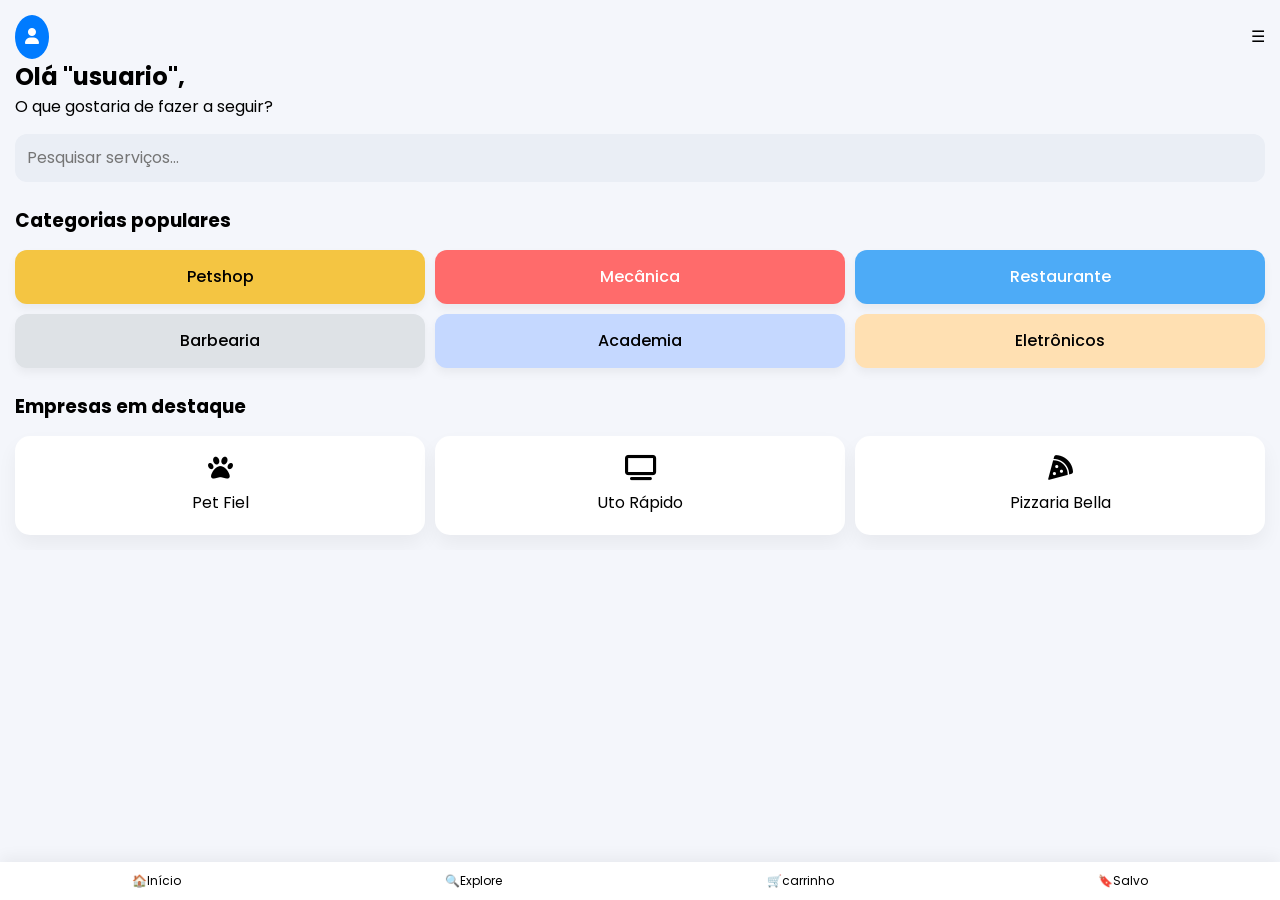
==== frontend/index.html @ 189bc32a "versao 0.14 melhorando a pagina principal Co-authored-by: Copilot <copilot@github.com>" ====
<!DOCTYPE html>
<html lang="pt-BR">
    <head> 
    <meta charset="UTF-8">
    <meta name="viewport" content="width=device-width, initial-scale=1.0">

    <title>XarTins | Sites para Pet Shop e Negócios</title>

    <!-- SEO -->
    <meta name="description" content="A XarTins cria sites modernos para pet shops, clínicas veterinárias e comércios. Aumente suas vendas com tecnologia.">
    <meta name="keywords" content="pet shop, site para pet shop, marketing pet, criação de sites, XarTins">
    <meta name="author" content="XarTins">

    <!-- Google Fonts -->
    <link href="https://fonts.googleapis.com/css2?family=Poppins:wght@300;400;600&display=swap" rel="stylesheet">

    <!-- Ícones (Font Awesome - patinha) -->
    <link rel="stylesheet" href="https://cdnjs.cloudflare.com/ajax/libs/font-awesome/6.5.0/css/all.min.css">

    <!-- Favicon -->
    <link rel="icon" href="logo-xartins.png" type="image/png">

    <!-- CSS -->
    <style>
        body {
            margin: 0;
            font-family: 'Poppins', sans-serif;
        }
    </style>
    
    <!-- Styles -->
    <link rel="stylesheet" href="../styles/reset.css"/>
    <link rel="stylesheet" href="../styles/style.css"/>

    <!-- Open Graph (para redes sociais) -->
    <meta property="og:title" content="XarTins - Tecnologia para Pet Shops">
    <meta property="og:description" content="Sites modernos e sistemas para pet shops crescerem no digital.">
    <meta property="og:image" content="logo-xartins.png">
    <meta property="og:type" content="website">

</head>

<body>

    <div class="menu-lateral" id="menu">
        <a href="./perfil.html">Perfil</a>
        <a href="./configuração.html">Configurações</a>
        <a href="./login.html">Login</a>
        <a href="#">Cadastro</a>
        <a href="#">Contas</a>
    </div>

<header>
        <div class="top-bar">
            <div class="user-icon" onclick="window.location.href='./perfil.html'">
                <i class="fa-solid fa-user"></i>
            </div>

        <div class="menu-toggle" onclick="toggleMenu()">☰</div>
    </div>

    <h2>Olá "usuario",</h2>
    <p>O que gostaria de fazer a seguir?</p>

    <input type="text" placeholder="Pesquisar serviços..." class="search">
</header>

<section class="section">
    <h3>Categorias populares</h3>

    <div class="categories">
        <div class="cat pet">Petshop</div>
        <div class="cat mec">Mecânica</div>
        <div class="cat res">Restaurante</div>
        <div class="cat barb">Barbearia</div>
        <div class="cat acad">Academia</div>
        <div class="cat elec">Eletrônicos</div>
    </div>
</section>

<section class="section">
    <h3>Empresas em destaque</h3>

    <div class="cards">
        <div class="card">
            <i class="fa-solid fa-paw"></i>
            <p>Pet Fiel</p>
        </div>

        <div class="card">
            <i class="fa-solid fa-tv"></i>
            <p>Uto Rápido</p>
        </div>

        <div class="card">
            <i class="fa-solid fa-pizza-slice"></i>
            <p>Pizzaria Bella</p>
        </div>
    </div>
</section>

<footer class="bottom-nav">
    <div>🏠<span>Início</span></div>
    <div>🔍<span>Explore</span></div>
    <div>🛒<span>carrinho</span></div>
    <div>🔖<span>Salvo</span></div>
</footer>

<script>
    function toggleMenu() {
        const menu = document.getElementById("menu");
        menu.classList.toggle("active");
}
</script>

</body>
</html>
---- styles/style.css ----
body {
  font-family: 'Poppins', sans-serif;
  background: #f4f6fb;
  padding: 15px;
}

/* MENU LATERAL */
.menu-lateral {
  position: fixed;
  top: 0;
  right: -250px;
  width: 220px;
  height: 100%;
  background: #fff;
  box-shadow: -5px 0 20px rgba(0,0,0,0.1);
  display: flex;
  flex-direction: column;
  padding-top: 60px;
  transition: 0.3s;
  z-index: 1000;
}

.menu-lateral a {
  padding: 15px 20px;
  border-bottom: 1px solid #eee;
  color: #333;
  transition: 0.3s;
}

.menu-lateral a:hover {
  background: #007BFF;
  color: #fff;
}

/* MENU ATIVO */
.menu-lateral.active {
  right: 0;
}

/* HEADER */
header {
  margin-bottom: 20px;
}

.top-bar {
  display: flex;
  justify-content: space-between;
  align-items: center;
  cursor: pointer;
}

.user-icon {
  cursor: pointer;
  background: #007BFF;
  color: #fff;
  padding: 10px;
  border-radius: 50%;
}

.search {
  width: 100%;
  margin-top: 15px;
  padding: 12px;
  border-radius: 12px;
  border: none;
  background: #eaeef5;
}

/* SECTION */
.section {
  margin-top: 25px;
}

.section h3 {
  margin-bottom: 15px;
}

/* CATEGORIAS */
.categories {
  display: grid;
  grid-template-columns: repeat(3, 1fr);
  gap: 10px;
}

.cat {
  padding: 15px;
  border-radius: 12px;
  text-align: center;
  font-weight: 500;
  box-shadow: 0 5px 10px rgba(0,0,0,0.05);
}

/* CORES */
.pet { background: #f4c542; }
.mec { background: #ff6b6b; color: white; }
.res { background: #4dabf7; color: white; }
.barb { background: #dee2e6; }
.acad { background: #c5d8ff; }
.elec { background: #ffe0b2; }

/* CARDS */
.cards {
  display: flex;
  gap: 10px;
}

.card {
  flex: 1;
  background: #fff;
  border-radius: 15px;
  padding: 20px;
  text-align: center;
  box-shadow: 0 10px 20px rgba(0,0,0,0.05);
}

.card i {
  font-size: 25px;
  margin-bottom: 10px;
}

/* NAV INFERIOR */
.bottom-nav {
  position: fixed;
  bottom: 0;
  left: 0;
  width: 100%;
  background: #fff;
  display: flex;
  justify-content: space-around;
  padding: 10px 0;
  box-shadow: 0 -5px 15px rgba(0,0,0,0.05);
}

.bottom-nav div {
  text-align: center;
  font-size: 12px;
}

/* TRANSIÇÃO GLOBAL (suaviza tudo) */
* {
  transition: all 0.2s ease;
}

/* ================= BOTÕES ================= */
button, .btn, .cat, .card, .bottom-nav div {
  transition: all 0.2s ease;
}

/* EFEITO AO CLICAR */
button:active,
.cat:active,
.card:active,
.bottom-nav div:active {
  transform: scale(0.95);
}

/* ================= CATEGORIAS ================= */
.cat {
  cursor: pointer;
}

.cat:hover {
  transform: translateY(-5px) scale(1.03);
  box-shadow: 0 10px 20px rgba(0,0,0,0.1);
}

/* ================= CARDS ================= */
.card {
  cursor: pointer;
}

.card:hover {
  transform: translateY(-8px) scale(1.02);
  box-shadow: 0 15px 25px rgba(0,0,0,0.1);
}

/* ÍCONE ANIMADO */
.card i {
  transition: 0.3s;
}

.card:hover i {
  transform: scale(1.2) rotate(5deg);
}

/* ================= BOTÃO MENU ================= */
.menu-toggle {
  transition: 0.3s;
}

.menu-toggle:active {
  transform: rotate(90deg) scale(0.9);
}

/* ================= MENU LATERAL ================= */
.menu-lateral {
  transition: right 0.3s ease;
}

/* LINKS DO MENU */
.menu-lateral a {
  position: relative;
}

.menu-lateral a::after {
  content: "";
  position: absolute;
  left: 0;
  bottom: 5px;
  width: 0%;
  height: 2px;
  background: #007BFF;
  transition: 0.3s;
}

.menu-lateral a:hover::after {
  width: 100%;
}

/* ================= NAVBAR INFERIOR ================= */
.bottom-nav div {
  cursor: pointer;
}

.bottom-nav div:hover {
  transform: translateY(-3px);
}

/* ÍCONE DA NAV */
.bottom-nav div:active {
  transform: scale(0.9);
}

/* ================= INPUT ================= */
.search {
  transition: 0.3s;
}

.search:focus {
  outline: none;
  background: #fff;
  box-shadow: 0 0 0 2px #007BFF33;
  transform: scale(1.02);
}

/* ================= ANIMAÇÃO DE ENTRADA ================= */
@keyframes fadeUp {
  from {
    opacity: 0;
    transform: translateY(20px);
  }
  to {
    opacity: 1;
    transform: translateY(0);
  }
}

/* APLICAÇÃO */
header, .section, .card, .cat {
  animation: fadeUp 0.5s ease;
}
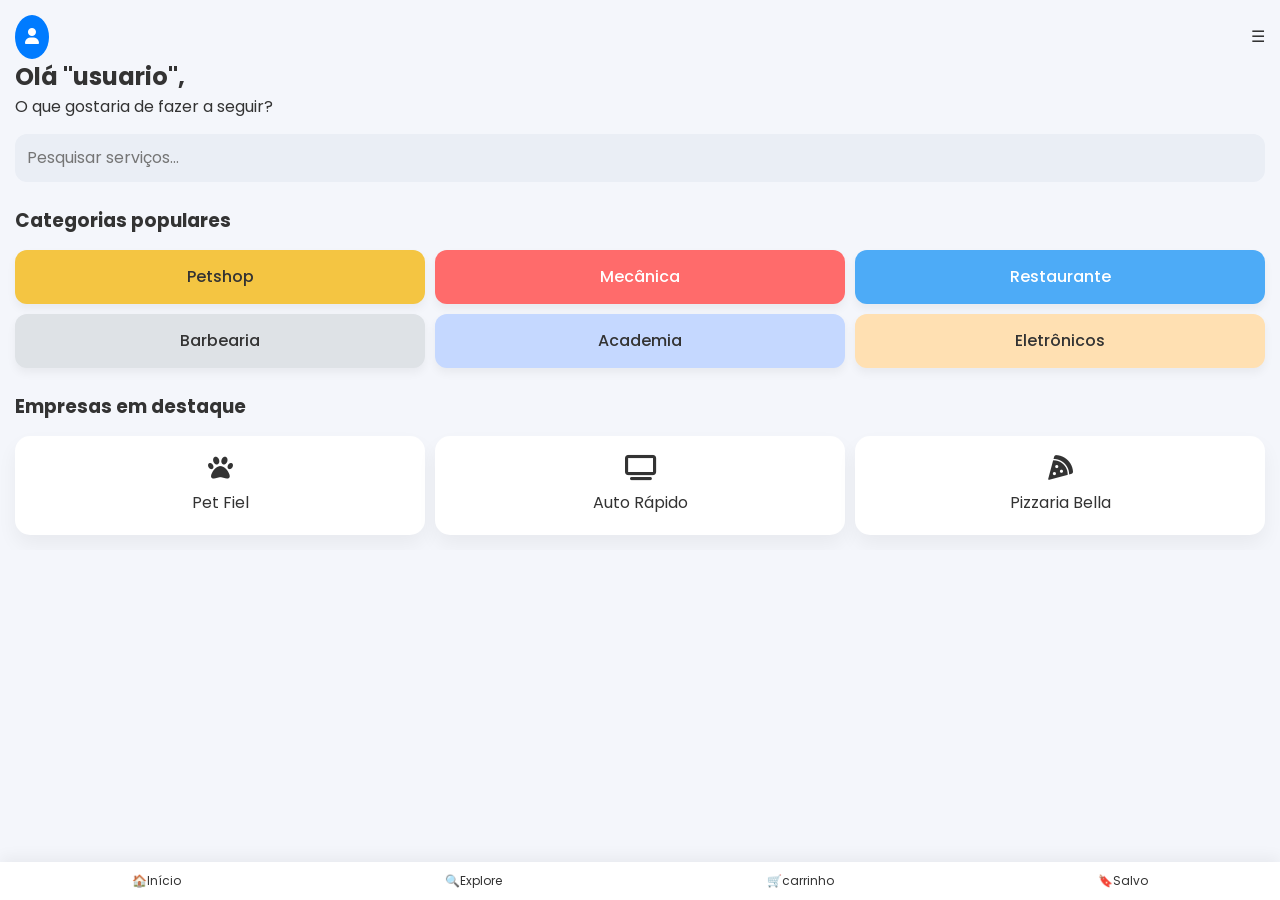
==== commit 7991caa0: "versao 0.18 reorganização de pastas, separacao de styles, e primeiro teste de lojas dinamicas" ====
--- a/frontend/index.html
+++ b/frontend/index.html
@@ -6,7 +6,7 @@
 
     <title>XarTins | Sites para Pet Shop e Negócios</title>
 
-    <!-- SEO -->
+    <!-- CEO -->
     <meta name="description" content="A XarTins cria sites modernos para pet shops, clínicas veterinárias e comércios. Aumente suas vendas com tecnologia.">
     <meta name="keywords" content="pet shop, site para pet shop, marketing pet, criação de sites, XarTins">
     <meta name="author" content="XarTins">
@@ -29,8 +29,8 @@
     </style>
     
     <!-- Styles -->
-    <link rel="stylesheet" href="../styles/reset.css"/>
-    <link rel="stylesheet" href="../styles/style.css"/>
+    <link rel="stylesheet" href="./assets/css/reset.css"/>
+    <link rel="stylesheet" href="./assets/css/global.css"/>
 
     <!-- Open Graph (para redes sociais) -->
     <meta property="og:title" content="XarTins - Tecnologia para Pet Shops">
@@ -43,9 +43,9 @@
 <body>
 
     <div class="menu-lateral" id="menu">
-        <a href="./perfil.html">Perfil</a>
-        <a href="./configuração.html">Configurações</a>
-        <a href="./login.html">Login</a>
+        <a href="./pages/perfil.html">Perfil</a>
+        <a href="./pages/configuração.html">Configurações</a>
+        <a href="./pages/login.html">Login</a>
         <a href="#">Cadastro</a>
         <a href="#">Contas</a>
     </div>
@@ -81,22 +81,7 @@
 <section class="section">
     <h3>Empresas em destaque</h3>
 
-    <div class="cards">
-        <div class="card">
-            <i class="fa-solid fa-paw"></i>
-            <p>Pet Fiel</p>
-        </div>
-
-        <div class="card">
-            <i class="fa-solid fa-tv"></i>
-            <p>Uto Rápido</p>
-        </div>
-
-        <div class="card">
-            <i class="fa-solid fa-pizza-slice"></i>
-            <p>Pizzaria Bella</p>
-        </div>
-    </div>
+    <div class="cards" id="lista-empresas"></div>
 </section>
 
 <footer class="bottom-nav">
@@ -113,5 +98,7 @@
 }
 </script>
 
+<script src="./assets/js/main.js"></script>
+
 </body>
 </html>
--- a/frontend/assets/css/global.css
+++ b/frontend/assets/css/global.css
@@ -0,0 +1,271 @@
+/* ================= HTML ================= */
+html {
+  scroll-behavior: smooth;
+  -webkit-text-size-adjust: 100%;
+  overflow-x: hidden;
+}
+
+/* ================= BODY GLOBAL ================= */
+body {
+  margin: 0;
+  font-family: 'Poppins', 'Roboto', 'Segoe UI', sans-serif;
+  background: #f4f6fb;
+  color: #333;
+  padding: 15px;
+  line-height: 1.5;
+  -webkit-font-smoothing: antialiased;
+  overflow-x: hidden;
+}
+
+/* ================= ELEMENTOS BASE ================= */
+img, picture, video, canvas, svg {
+  display: block;
+  max-width: 100%;
+}
+
+input, button, textarea, select {
+  font: inherit;
+}
+
+button {
+  background: none;
+  border: none;
+  cursor: pointer;
+}
+
+a {
+  text-decoration: none;
+  color: inherit;
+}
+
+ul, ol {
+  list-style: none;
+}
+
+table {
+  border-collapse: collapse;
+  border-spacing: 0;
+}
+
+/* ================= HEADER ================= */
+header {
+  margin-bottom: 20px;
+}
+
+/* ================= TOP BAR ================= */
+.top-bar {
+  display: flex;
+  justify-content: space-between;
+  align-items: center;
+  cursor: pointer;
+}
+
+/* ================= USER ICON ================= */
+.user-icon {
+  cursor: pointer;
+  background: #007BFF;
+  color: #fff;
+  padding: 10px;
+  border-radius: 50%;
+}
+
+/* ================= INPUT SEARCH ================= */
+.search {
+  width: 100%;
+  margin-top: 15px;
+  padding: 12px;
+  border-radius: 12px;
+  border: none;
+  background: #eaeef5;
+  transition: 0.3s;
+}
+
+.search:focus {
+  outline: none;
+  background: #fff;
+  box-shadow: 0 0 0 2px #007BFF33;
+  transform: scale(1.02);
+}
+
+/* ================= SECTION ================= */
+.section {
+  margin-top: 25px;
+}
+
+.section h3 {
+  margin-bottom: 15px;
+}
+
+/* ================= CATEGORIAS ================= */
+.categories {
+  display: grid;
+  grid-template-columns: repeat(3, 1fr);
+  gap: 10px;
+}
+
+.cat {
+  padding: 15px;
+  border-radius: 12px;
+  text-align: center;
+  font-weight: 500;
+  box-shadow: 0 5px 10px rgba(0,0,0,0.05);
+  cursor: pointer;
+}
+
+.cat:hover {
+  transform: translateY(-5px) scale(1.03);
+  box-shadow: 0 10px 20px rgba(0,0,0,0.1);
+}
+
+.cat:active {
+  transform: scale(0.95);
+}
+
+/* CORES */
+.pet { background: #f4c542; }
+.mec { background: #ff6b6b; color: white; }
+.res { background: #4dabf7; color: white; }
+.barb { background: #dee2e6; }
+.acad { background: #c5d8ff; }
+.elec { background: #ffe0b2; }
+
+/* ================= CARDS ================= */
+.cards {
+  display: flex;
+  gap: 10px;
+}
+
+.card {
+  flex: 1;
+  background: #fff;
+  border-radius: 15px;
+  padding: 20px;
+  text-align: center;
+  box-shadow: 0 10px 20px rgba(0,0,0,0.05);
+  cursor: pointer;
+  transition: 0.2s;
+}
+
+.card:hover {
+  transform: translateY(-8px) scale(1.02);
+  box-shadow: 0 15px 25px rgba(0,0,0,0.1);
+}
+
+.card:active {
+  transform: scale(0.95);
+}
+
+.card i {
+  font-size: 25px;
+  margin-bottom: 10px;
+  transition: 0.3s;
+}
+
+.card:hover i {
+  transform: scale(1.2) rotate(5deg);
+}
+
+/* ================= MENU LATERAL ================= */
+.menu-lateral {
+  position: fixed;
+  top: 0;
+  right: -250px;
+  width: 220px;
+  height: 100%;
+  background: #fff;
+  box-shadow: -5px 0 20px rgba(0,0,0,0.1);
+  display: flex;
+  flex-direction: column;
+  padding-top: 60px;
+  transition: right 0.3s ease;
+  z-index: 1000;
+}
+
+.menu-lateral.active {
+  right: 0;
+}
+
+.menu-lateral a {
+  padding: 15px 20px;
+  border-bottom: 1px solid #eee;
+  color: #333;
+  position: relative;
+  transition: 0.3s;
+}
+
+.menu-lateral a:hover {
+  background: #007BFF;
+  color: #fff;
+}
+
+.menu-lateral a::after {
+  content: "";
+  position: absolute;
+  left: 0;
+  bottom: 5px;
+  width: 0%;
+  height: 2px;
+  background: #007BFF;
+  transition: 0.3s;
+}
+
+.menu-lateral a:hover::after {
+  width: 100%;
+}
+
+/* ================= MENU BUTTON ================= */
+.menu-toggle {
+  transition: 0.3s;
+}
+
+.menu-toggle:active {
+  transform: rotate(90deg) scale(0.9);
+}
+
+/* ================= NAV INFERIOR ================= */
+.bottom-nav {
+  position: fixed;
+  bottom: 0;
+  left: 0;
+  width: 100%;
+  background: #fff;
+  display: flex;
+  justify-content: space-around;
+  padding: 10px 0;
+  box-shadow: 0 -5px 15px rgba(0,0,0,0.05);
+}
+
+.bottom-nav div {
+  text-align: center;
+  font-size: 12px;
+  cursor: pointer;
+}
+
+.bottom-nav div:hover {
+  transform: translateY(-3px);
+}
+
+.bottom-nav div:active {
+  transform: scale(0.9);
+}
+
+/* ================= ANIMAÇÃO ================= */
+@keyframes fadeUp {
+  from {
+    opacity: 0;
+    transform: translateY(20px);
+  }
+  to {
+    opacity: 1;
+    transform: translateY(0);
+  }
+}
+
+header, .section, .card, .cat {
+  animation: fadeUp 0.5s ease;
+}
+
+/* ================= UTILITÁRIOS ================= */
+.hidden {
+  display: none;
+}
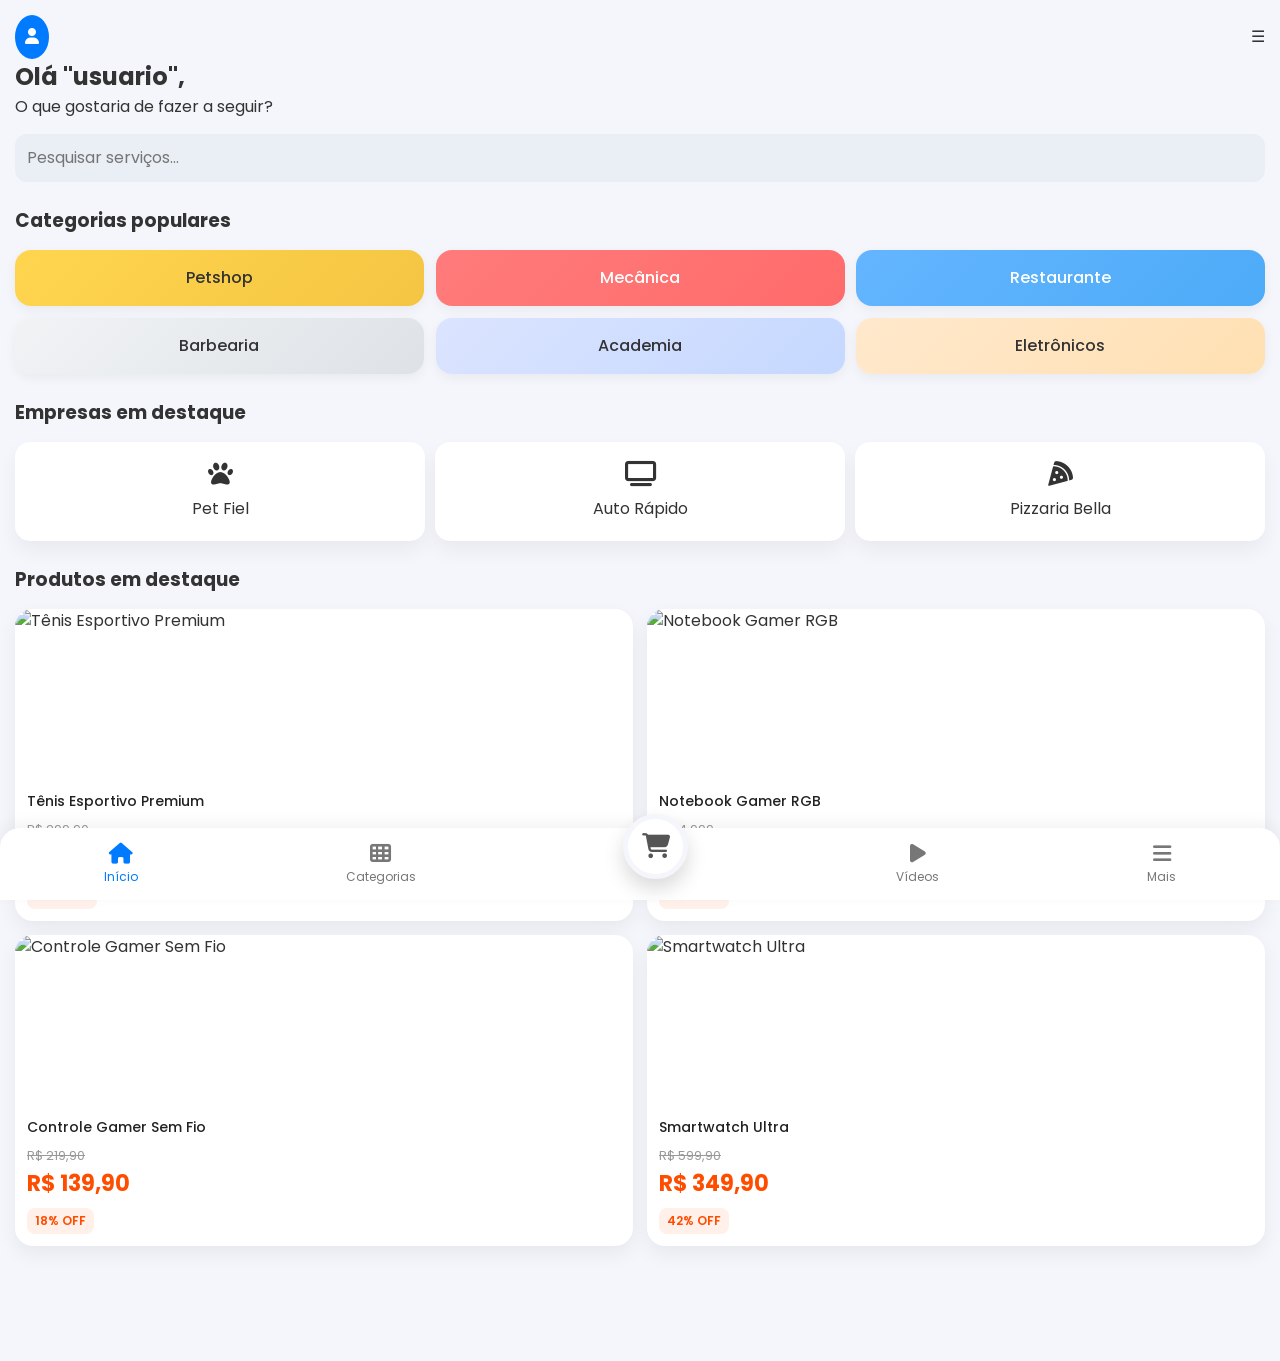
==== commit cc074408: "versao 0.19 colouei produtos em destaques pa pagina principal, e ageitei a tela de login" ====
--- a/frontend/index.html
+++ b/frontend/index.html
@@ -43,7 +43,7 @@
 <body>
 
     <div class="menu-lateral" id="menu">
-        <a href="./pages/perfil.html">Perfil</a>
+        <a href="./pages/perfilUsuario.html">Perfil</a>
         <a href="./pages/configuração.html">Configurações</a>
         <a href="./pages/login.html">Login</a>
         <a href="#">Cadastro</a>
@@ -84,19 +84,39 @@
     <div class="cards" id="lista-empresas"></div>
 </section>
 
+<section class="section">
+    <h3>Produtos em destaque</h3>
+
+    <div class="products-grid" id="products-grid"></div>
+</section>
+
 <footer class="bottom-nav">
-    <div>🏠<span>Início</span></div>
-    <div>🔍<span>Explore</span></div>
-    <div>🛒<span>carrinho</span></div>
-    <div>🔖<span>Salvo</span></div>
+
+    <div class="nav-item active">
+        <i class="fa-solid fa-house"></i>
+        <span>Início</span>
+    </div>
+
+    <div class="nav-item">
+        <i class="fa-solid fa-table-cells"></i>
+        <span>Categorias</span>
+    </div>
+
+    <div class="nav-item center-cart">
+        <i class="fa-solid fa-cart-shopping"></i>
+    </div>
+
+    <div class="nav-item">
+        <i class="fa-solid fa-play"></i>
+        <span>Vídeos</span>
+    </div>
+
+    <div class="nav-item">
+        <i class="fa-solid fa-bars"></i>
+        <span>Mais</span>
+    </div>
+
 </footer>
-
-<script>
-    function toggleMenu() {
-        const menu = document.getElementById("menu");
-        menu.classList.toggle("active");
-}
-</script>
 
 <script src="./assets/js/main.js"></script>
 
--- a/frontend/assets/css/global.css
+++ b/frontend/assets/css/global.css
@@ -100,34 +100,71 @@
 .categories {
   display: grid;
   grid-template-columns: repeat(3, 1fr);
-  gap: 10px;
+  gap: 12px;
 }
 
 .cat {
-  padding: 15px;
-  border-radius: 12px;
+  padding: 16px;
+  border-radius: 16px;
   text-align: center;
   font-weight: 500;
-  box-shadow: 0 5px 10px rgba(0,0,0,0.05);
-  cursor: pointer;
-}
+  box-shadow: 0 4px 12px rgba(0,0,0,0.05);
+
+  cursor: pointer;
+
+  transition:
+    transform 0.35s cubic-bezier(0.22, 1, 0.36, 1),
+    box-shadow 0.35s ease,
+    filter 0.35s ease;
+
+  will-change: transform;
+}
+
+/* HOVER SUAVE */
 
 .cat:hover {
-  transform: translateY(-5px) scale(1.03);
-  box-shadow: 0 10px 20px rgba(0,0,0,0.1);
-}
+  transform: translateY(-4px) scale(1.02);
+
+  box-shadow:
+    0 10px 25px rgba(0,0,0,0.08);
+
+  filter: brightness(1.03);
+}
+
+/* CLIQUE */
 
 .cat:active {
-  transform: scale(0.95);
+  transform: scale(0.97);
+  transition: 0.12s;
 }
 
 /* CORES */
-.pet { background: #f4c542; }
-.mec { background: #ff6b6b; color: white; }
-.res { background: #4dabf7; color: white; }
-.barb { background: #dee2e6; }
-.acad { background: #c5d8ff; }
-.elec { background: #ffe0b2; }
+
+.pet {
+  background: linear-gradient(135deg, #ffd54f, #f4c542);
+}
+
+.mec {
+  background: linear-gradient(135deg, #ff7b7b, #ff6b6b);
+  color: white;
+}
+
+.res {
+  background: linear-gradient(135deg, #64b5ff, #4dabf7);
+  color: white;
+}
+
+.barb {
+  background: linear-gradient(135deg, #f1f3f5, #dee2e6);
+}
+
+.acad {
+  background: linear-gradient(135deg, #dbe4ff, #c5d8ff);
+}
+
+.elec {
+  background: linear-gradient(135deg, #ffe8cc, #ffe0b2);
+}
 
 /* ================= CARDS ================= */
 .cards {
@@ -163,6 +200,154 @@
 
 .card:hover i {
   transform: scale(1.2) rotate(5deg);
+}
+
+/* ================= PRODUTOS ================= */
+
+.products-grid {
+  display: grid;
+  grid-template-columns: repeat(2, 1fr);
+  gap: 14px;
+  padding-bottom: 100px;
+}
+
+.product-card {
+  background: #fff;
+  border-radius: 18px;
+  overflow: hidden;
+  box-shadow: 0 8px 20px rgba(0,0,0,0.06);
+  transition: 0.25s;
+  cursor: pointer;
+}
+
+.product-card:hover {
+  transform: translateY(-5px) scale(1.02);
+}
+
+.product-card img {
+  width: 100%;
+  height: 170px;
+  object-fit: cover;
+}
+
+.product-info {
+  padding: 12px;
+}
+
+.product-info h4 {
+  font-size: 14px;
+  font-weight: 500;
+  margin-bottom: 8px;
+  color: #222;
+}
+
+.price-area {
+  display: flex;
+  flex-direction: column;
+  gap: 2px;
+}
+
+.old-price {
+  text-decoration: line-through;
+  color: #999;
+  font-size: 13px;
+}
+
+.price {
+  color: #ff4d00;
+  font-size: 22px;
+  font-weight: 700;
+}
+
+.discount {
+  display: inline-block;
+  margin-top: 8px;
+  background: #fff0ea;
+  color: #ff4d00;
+  font-size: 12px;
+  padding: 4px 8px;
+  border-radius: 8px;
+  font-weight: 600;
+}
+
+/* ================= NAVBAR ================= */
+
+.bottom-nav {
+  position: fixed;
+  bottom: 0;
+  left: 0;
+  width: 100%;
+  height: 72px;
+  background: #fff;
+  display: flex;
+  justify-content: space-around;
+  align-items: center;
+  box-shadow: 0 -4px 15px rgba(0,0,0,0.08);
+  z-index: 999;
+  border-top-left-radius: 20px;
+  border-top-right-radius: 20px;
+}
+
+.nav-item {
+  display: flex;
+  flex-direction: column;
+  align-items: center;
+  font-size: 11px;
+  color: #777;
+  transition: 0.2s;
+  cursor: pointer;
+}
+
+.nav-item i {
+  font-size: 21px;
+  margin-bottom: 4px;
+}
+
+.nav-item.active {
+  color: #007BFF;
+}
+
+.nav-item:hover {
+  transform: translateY(-3px);
+}
+
+/* BOTÃO CENTRAL */
+
+.center-cart {
+  width: 65px;
+  height: 65px;
+  background: #fff;
+  border-radius: 50%;
+  margin-top: -35px;
+  display: flex;
+  justify-content: center;
+  align-items: center;
+  box-shadow: 0 10px 20px rgba(0,0,0,0.15);
+  border: 5px solid #f4f6fb;
+}
+
+.center-cart i {
+  font-size: 25px;
+  color: #555;
+  margin: 0;
+}
+
+.center-cart:hover {
+  transform: scale(1.08);
+}
+
+/* RESPONSIVO */
+
+@media (max-width: 500px) {
+
+  .product-card img {
+    height: 150px;
+  }
+
+  .price {
+    font-size: 19px;
+  }
+
 }
 
 /* ================= MENU LATERAL ================= */
@@ -253,16 +438,23 @@
 @keyframes fadeUp {
   from {
     opacity: 0;
-    transform: translateY(20px);
+    transform: translateY(12px);
+    filter: blur(3px);
   }
+
   to {
     opacity: 1;
     transform: translateY(0);
+    filter: blur(0);
   }
 }
 
-header, .section, .card, .cat {
-  animation: fadeUp 0.5s ease;
+header,
+.section,
+.card,
+.cat,
+.product-card {
+  animation: fadeUp 0.8s cubic-bezier(0.22, 1, 0.36, 1);
 }
 
 /* ================= UTILITÁRIOS ================= */
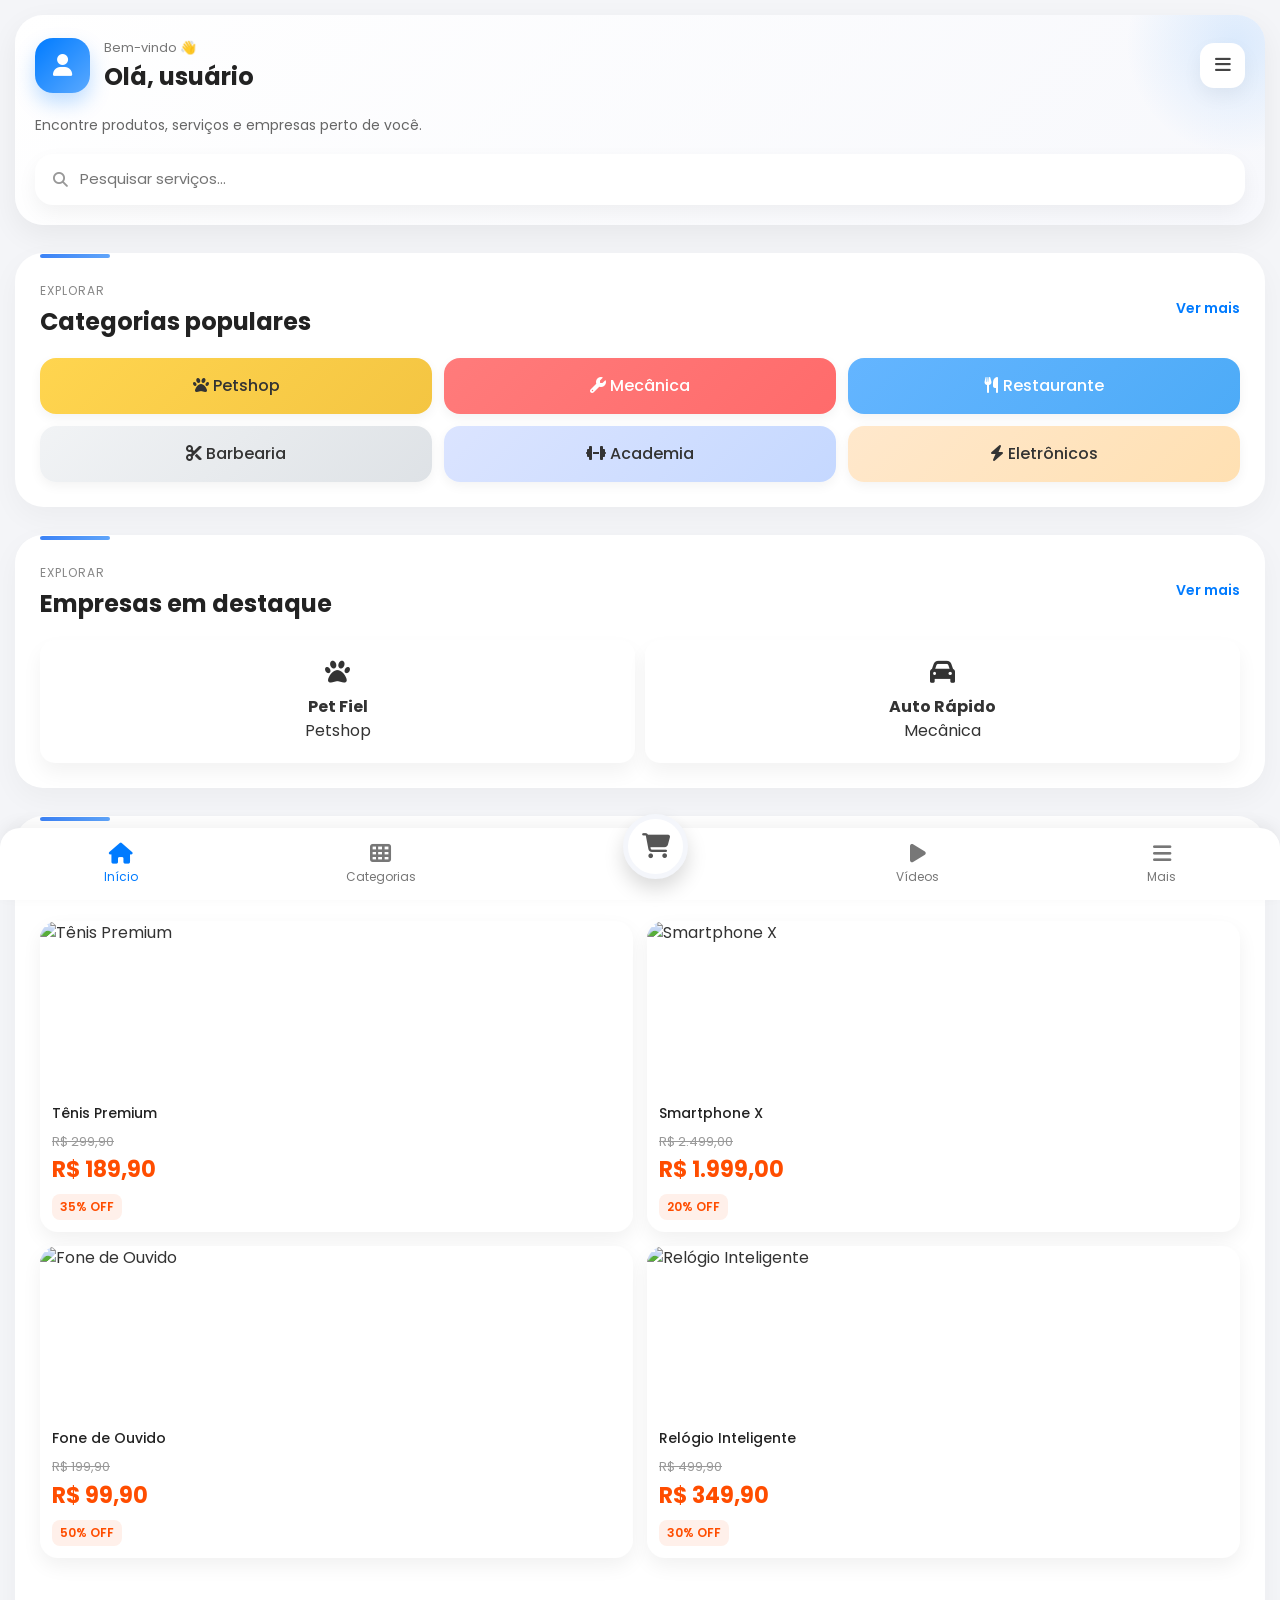
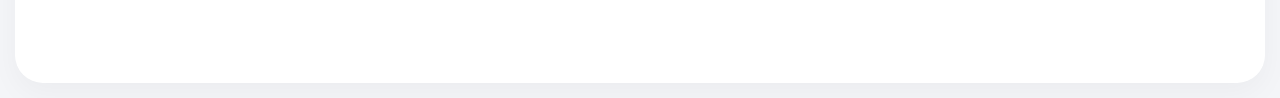
==== commit b5b8f30f: "versao 0.20 mudança na estrutura de pasta e pagina principal melhorada" ====
--- a/frontend/index.html
+++ b/frontend/index.html
@@ -50,42 +50,104 @@
         <a href="#">Contas</a>
     </div>
 
-<header>
-        <div class="top-bar">
-            <div class="user-icon" onclick="window.location.href='./perfil.html'">
+    <div class="overlay" id="overlay"></div>
+
+<header class="hero-header">
+
+    <div class="top-bar">
+
+        <div class="profile-area">
+            <div class="user-icon">
                 <i class="fa-solid fa-user"></i>
             </div>
 
-        <div class="menu-toggle" onclick="toggleMenu()">☰</div>
+            <div class="user-text">
+                <span class="welcome">Bem-vindo 👋</span>
+                <h2>Olá, usuário</h2>
+            </div>
+        </div>
+
+        <div class="menu-toggle" onclick="toggleMenu()">
+            <i class="fa-solid fa-bars"></i>
+        </div>
+
     </div>
 
-    <h2>Olá "usuario",</h2>
-    <p>O que gostaria de fazer a seguir?</p>
+    <div class="hero-content">
+        <p>Encontre produtos, serviços e empresas perto de você.</p>
 
-    <input type="text" placeholder="Pesquisar serviços..." class="search">
+        <div class="search-wrapper">
+            <i class="fa-solid fa-magnifying-glass"></i>
+
+            <input
+                type="text"
+                placeholder="Pesquisar serviços..."
+                class="search"
+            >
+        </div>
+    </div>
+
 </header>
 
 <section class="section">
-    <h3>Categorias populares</h3>
+    <div class="section-title">
+        <div>
+            <span>Explorar</span>
+            <h3>Categorias populares</h3>
+        </div>
+        <a href="#">Ver mais</a>
+    </div>
 
     <div class="categories">
-        <div class="cat pet">Petshop</div>
-        <div class="cat mec">Mecânica</div>
-        <div class="cat res">Restaurante</div>
-        <div class="cat barb">Barbearia</div>
-        <div class="cat acad">Academia</div>
-        <div class="cat elec">Eletrônicos</div>
+        <div class="cat pet">
+            <i class="fa-solid fa-paw"></i>
+            <span>Petshop</span>
+        </div>
+        <div class="cat mec">
+            <i class="fa-solid fa-wrench"></i>
+            <span>Mecânica</span>
+        </div>
+        <div class="cat res">
+            <i class="fa-solid fa-utensils"></i>
+            <span>Restaurante</span>
+        </div>
+        <div class="cat barb">
+            <i class="fa-solid fa-scissors"></i>
+            <span>Barbearia</span>
+        </div>
+        <div class="cat acad">
+            <i class="fa-solid fa-dumbbell"></i>
+            <span>Academia</span>
+        </div>
+        <div class="cat elec">
+            <i class="fa-solid fa-bolt"></i>
+            <span>Eletrônicos</span>
+        </div>
     </div>
 </section>
 
 <section class="section">
-    <h3>Empresas em destaque</h3>
+    <div class="section-title">
+        <div>
+            <span>Explorar</span>
+            <h3>Empresas em destaque</h3>
+        </div>
+
+        <a href="#">Ver mais</a>
+    </div>
 
     <div class="cards" id="lista-empresas"></div>
 </section>
 
 <section class="section">
-    <h3>Produtos em destaque</h3>
+    <div class="section-title">
+        <div>
+            <span>Explorar</span>
+            <h3>Produtos populares</h3>
+        </div>
+
+        <a href="#">Ver mais</a>
+    </div>
 
     <div class="products-grid" id="products-grid"></div>
 </section>
@@ -118,7 +180,10 @@
 
 </footer>
 
-<script src="./assets/js/main.js"></script>
+<script
+  type="module"
+  src="./assets/js/pages/home.js">
+</script>
 
 </body>
 </html>
--- a/frontend/assets/css/global.css
+++ b/frontend/assets/css/global.css
@@ -9,7 +9,7 @@
 body {
   margin: 0;
   font-family: 'Poppins', 'Roboto', 'Segoe UI', sans-serif;
-  background: #f4f6fb;
+  background: #f4f5f8;
   color: #333;
   padding: 15px;
   line-height: 1.5;
@@ -47,53 +47,403 @@
   border-spacing: 0;
 }
 
-/* ================= HEADER ================= */
-header {
+/* ================= HEADER PREMIUM ================= */
+
+.hero-header {
+
+  background:
+    linear-gradient(
+      135deg,
+      #ffffff,
+      #f7f8fc
+    );
+
+  padding: 20px;
+
+  border-radius: 28px;
+
+  box-shadow:
+    0 10px 30px rgba(0,0,0,0.06);
+
+  margin-bottom: 25px;
+
+  position: relative;
+
+  overflow: hidden;
+}
+
+/* EFEITO DECORATIVO */
+
+.hero-header::before {
+
+  content: "";
+
+  position: absolute;
+
+  width: 220px;
+  height: 220px;
+
+  background:
+    radial-gradient(
+      rgba(0,123,255,0.12),
+      transparent 70%
+    );
+
+  top: -80px;
+  right: -80px;
+
+  border-radius: 50%;
+}
+
+/* TOP BAR */
+
+.top-bar {
+
+  display: flex;
+
+  justify-content: space-between;
+
+  align-items: center;
+
   margin-bottom: 20px;
-}
-
-/* ================= TOP BAR ================= */
-.top-bar {
-  display: flex;
+
+  position: relative;
+
+  z-index: 2;
+}
+
+/* PERFIL */
+
+.profile-area {
+
+  display: flex;
+
+  align-items: center;
+
+  gap: 14px;
+}
+
+/* ÍCONE */
+
+.user-icon {
+
+  width: 55px;
+  height: 55px;
+
+  border-radius: 18px;
+
+  background:
+    linear-gradient(
+      135deg,
+      #007BFF,
+      #5aa9ff
+    );
+
+  display: flex;
+
+  align-items: center;
+
+  justify-content: center;
+
+  color: white;
+
+  font-size: 22px;
+
+  box-shadow:
+    0 10px 20px rgba(0,123,255,0.25);
+
+  transition: .3s;
+}
+
+.user-icon:hover {
+
+  transform:
+    translateY(-3px)
+    scale(1.05);
+}
+
+/* TEXTO */
+
+.user-text .welcome {
+
+  font-size: 13px;
+
+  color: #777;
+}
+
+.user-text h2 {
+
+  margin: 0;
+
+  font-size: 24px;
+
+  color: #222;
+}
+
+/* TEXTO HERO */
+
+.hero-content {
+
+  position: relative;
+
+  z-index: 2;
+}
+
+.hero-content p {
+
+  color: #666;
+
+  margin-bottom: 18px;
+
+  font-size: 14px;
+}
+
+/* SEARCH */
+
+.search-wrapper {
+
+  background: white;
+
+  border-radius: 18px;
+
+  padding: 14px 18px;
+
+  display: flex;
+
+  align-items: center;
+
+  gap: 12px;
+
+  box-shadow:
+    0 8px 20px rgba(0,0,0,0.05);
+
+  transition: .3s;
+}
+
+.search-wrapper:hover {
+
+  transform: translateY(-2px);
+}
+
+.search-wrapper i {
+
+  color: #999;
+
+  font-size: 15px;
+}
+
+.search {
+
+  border: none;
+
+  outline: none;
+
+  width: 100%;
+
+  background: transparent;
+
+  font-size: 15px;
+
+  margin: 0;
+}
+
+/* MENU */
+
+.menu-toggle {
+
+  width: 45px;
+  height: 45px;
+
+  background: white;
+
+  border-radius: 14px;
+
+  display: flex;
+
+  align-items: center;
+
+  justify-content: center;
+
+  box-shadow:
+    0 8px 20px rgba(0,0,0,0.05);
+
+  cursor: pointer;
+
+  transition: .3s;
+}
+
+.menu-toggle:hover {
+
+  transform:
+    translateY(-2px)
+    rotate(5deg);
+}
+
+.menu-toggle i {
+
+  font-size: 18px;
+
+  color: #444;
+}
+
+/* ================= OVERLAY ================= */
+
+.overlay {
+
+  position: fixed;
+
+  inset: 0;
+
+  background:
+    rgba(0,0,0,.35);
+
+  backdrop-filter: blur(2px);
+
+  opacity: 0;
+
+  visibility: hidden;
+
+  transition: .3s;
+
+  z-index: 1000;
+}
+
+.overlay.active {
+
+  opacity: 1;
+
+  visibility: visible;
+}
+
+/* ================= SECTION ================= */
+
+.section {
+
+  margin-top: 28px;
+
+  background: #ffffff;
+
+  border-radius: 28px;
+
+  padding: 24px;
+
+  box-shadow:
+    0 10px 30px rgba(0,0,0,.04);
+
+  border:
+    1px solid rgba(255,255,255,.7);
+
+  position: relative;
+
+  overflow: hidden;
+}
+
+.section::before {
+
+  content: "";
+
+  position: absolute;
+
+  top: 0;
+  left: 24px;
+
+  width: 70px;
+  height: 4px;
+
+  border-radius: 20px;
+
+  background:
+    linear-gradient(
+      90deg,
+      #3b82f6,
+      #60a5fa
+    );
+}
+
+.section-title-area {
+
+  display: flex;
+
   justify-content: space-between;
-  align-items: center;
-  cursor: pointer;
-}
-
-/* ================= USER ICON ================= */
-.user-icon {
-  cursor: pointer;
-  background: #007BFF;
-  color: #fff;
-  padding: 10px;
-  border-radius: 50%;
-}
-
-/* ================= INPUT SEARCH ================= */
-.search {
-  width: 100%;
-  margin-top: 15px;
-  padding: 12px;
-  border-radius: 12px;
-  border: none;
-  background: #eaeef5;
-  transition: 0.3s;
-}
-
-.search:focus {
-  outline: none;
-  background: #fff;
-  box-shadow: 0 0 0 2px #007BFF33;
-  transform: scale(1.02);
-}
-
-/* ================= SECTION ================= */
-.section {
-  margin-top: 25px;
+
+  align-items: center;
+
+  margin-bottom: 22px;
+}
+
+.section-subtitle {
+
+  font-size: 12px;
+
+  text-transform: uppercase;
+
+  letter-spacing: 2px;
+
+  color: #9ca3af;
+
+  font-weight: 600;
 }
 
 .section h3 {
-  margin-bottom: 15px;
+
+  font-size: 22px;
+
+  margin-top: 4px;
+
+  color: #111827;
+
+  font-weight: 700;
+}
+
+/* ================= TITULOS ================= */
+
+.section-title {
+
+  display: flex;
+
+  justify-content: space-between;
+
+  align-items: center;
+
+  margin-bottom: 18px;
+}
+
+.section-title span {
+
+  font-size: 12px;
+
+  color: #888;
+
+  text-transform: uppercase;
+
+  letter-spacing: 1px;
+}
+
+.section-title h3 {
+
+  font-size: 24px;
+
+  margin-top: 2px;
+
+  color: #222;
+
+  font-weight: 700;
+}
+
+.section-title a {
+
+  color: #007BFF;
+
+  font-size: 14px;
+
+  font-weight: 600;
+
+  transition: .3s;
+}
+
+.section-title a:hover {
+
+  opacity: .7;
 }
 
 /* ================= CATEGORIAS ================= */
@@ -363,7 +713,7 @@
   flex-direction: column;
   padding-top: 60px;
   transition: right 0.3s ease;
-  z-index: 1000;
+  z-index: 1001;
 }
 
 .menu-lateral.active {
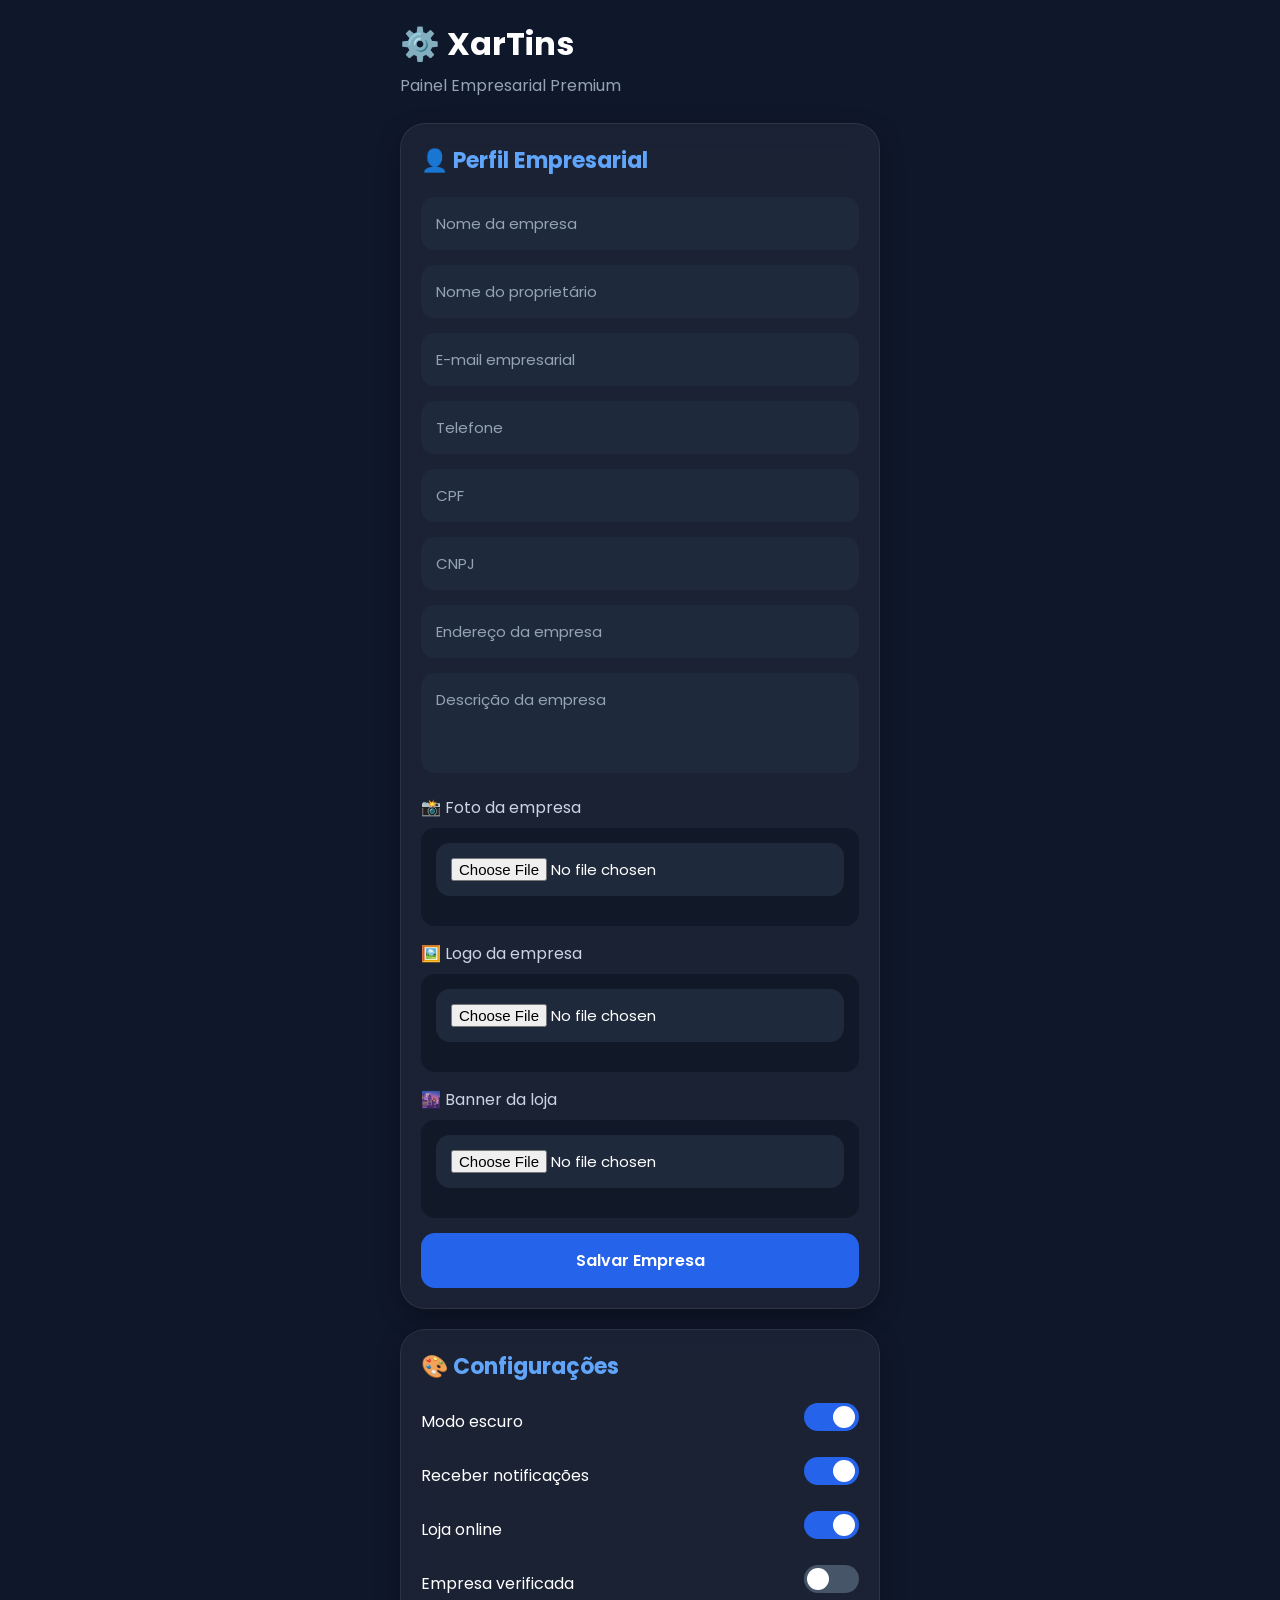
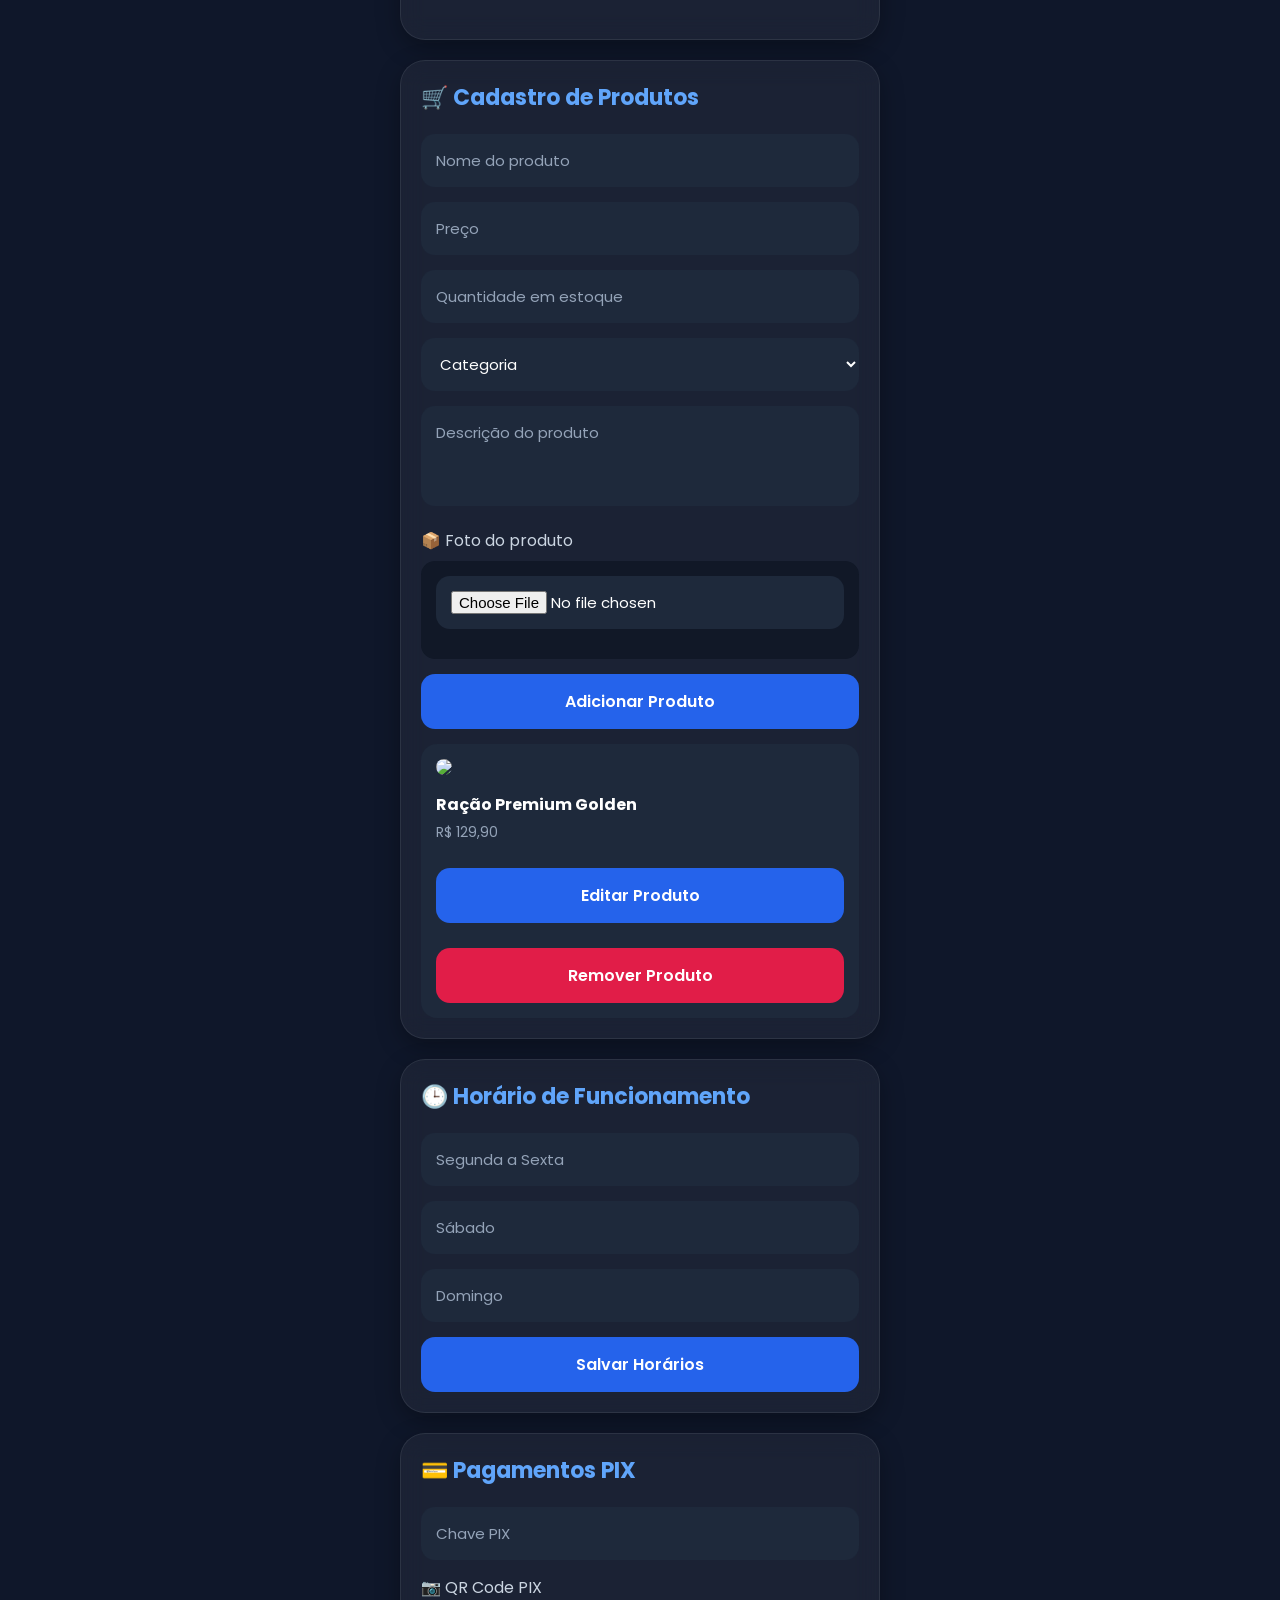
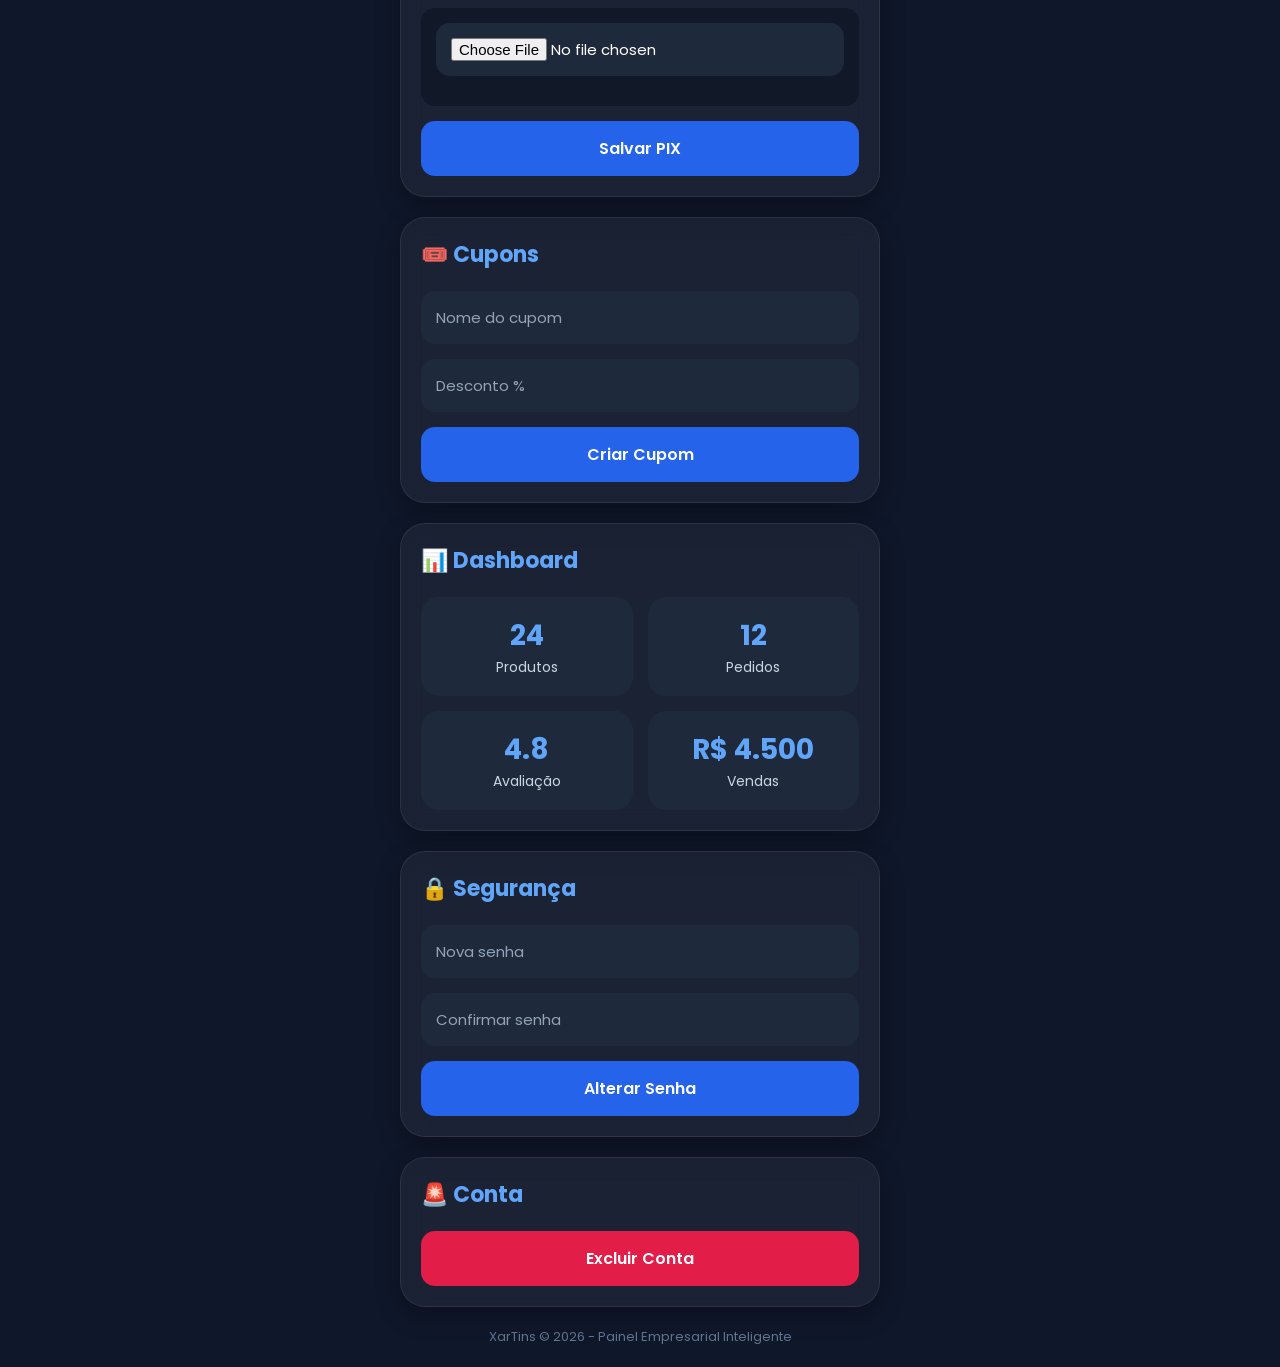
==== commit 1b489818: "versao 0.22 final update configuração.html" ====
--- a/frontend/index.html
+++ b/frontend/index.html
@@ -1,189 +1,478 @@
 <!DOCTYPE html>
-<html lang="pt-BR">
-    <head> 
-    <meta charset="UTF-8">
-    <meta name="viewport" content="width=device-width, initial-scale=1.0">
-
-    <title>XarTins | Sites para Pet Shop e Negócios</title>
-
-    <!-- CEO -->
-    <meta name="description" content="A XarTins cria sites modernos para pet shops, clínicas veterinárias e comércios. Aumente suas vendas com tecnologia.">
-    <meta name="keywords" content="pet shop, site para pet shop, marketing pet, criação de sites, XarTins">
-    <meta name="author" content="XarTins">
-
-    <!-- Google Fonts -->
-    <link href="https://fonts.googleapis.com/css2?family=Poppins:wght@300;400;600&display=swap" rel="stylesheet">
-
-    <!-- Ícones (Font Awesome - patinha) -->
-    <link rel="stylesheet" href="https://cdnjs.cloudflare.com/ajax/libs/font-awesome/6.5.0/css/all.min.css">
-
-    <!-- Favicon -->
-    <link rel="icon" href="logo-xartins.png" type="image/png">
-
-    <!-- CSS -->
-    <style>
-        body {
-            margin: 0;
-            font-family: 'Poppins', sans-serif;
-        }
-    </style>
-    
-    <!-- Styles -->
-    <link rel="stylesheet" href="./assets/css/reset.css"/>
-    <link rel="stylesheet" href="./assets/css/global.css"/>
-
-    <!-- Open Graph (para redes sociais) -->
-    <meta property="og:title" content="XarTins - Tecnologia para Pet Shops">
-    <meta property="og:description" content="Sites modernos e sistemas para pet shops crescerem no digital.">
-    <meta property="og:image" content="logo-xartins.png">
-    <meta property="og:type" content="website">
-
+<html lang="pt-br">
+<head>
+<meta charset="UTF-8">
+<meta name="viewport" content="width=device-width, initial-scale=1.0">
+<title>XarTins - Painel Empresarial</title>
+
+<link href="https://fonts.googleapis.com/css2?family=Poppins:wght@300;400;500;600;700&display=swap" rel="stylesheet">
+
+<style>
+
+*{
+    margin:0;
+    padding:0;
+    box-sizing:border-box;
+    font-family:'Poppins', sans-serif;
+}
+
+body{
+    background:#0f172a;
+    color:white;
+    padding:20px;
+}
+
+.container{
+    max-width:480px;
+    margin:auto;
+}
+
+.topo{
+    margin-bottom:25px;
+}
+
+.topo h1{
+    font-size:32px;
+    font-weight:700;
+}
+
+.topo p{
+    color:#94a3b8;
+    margin-top:5px;
+}
+
+.card{
+    background:rgba(255,255,255,0.05);
+    border:1px solid rgba(255,255,255,0.08);
+    backdrop-filter:blur(12px);
+    border-radius:25px;
+    padding:20px;
+    margin-bottom:20px;
+    box-shadow:0 8px 25px rgba(0,0,0,0.3);
+}
+
+.card h2{
+    color:#60a5fa;
+    margin-bottom:20px;
+    font-size:22px;
+}
+
+input,
+textarea,
+select{
+    width:100%;
+    margin-bottom:15px;
+    padding:15px;
+    border:none;
+    border-radius:14px;
+    background:#1e293b;
+    color:white;
+    outline:none;
+    font-size:15px;
+}
+
+textarea{
+    resize:none;
+    min-height:100px;
+}
+
+input::placeholder,
+textarea::placeholder{
+    color:#94a3b8;
+}
+
+.btn{
+    width:100%;
+    border:none;
+    padding:15px;
+    border-radius:14px;
+    background:#2563eb;
+    color:white;
+    font-size:16px;
+    font-weight:600;
+    cursor:pointer;
+    transition:0.3s;
+}
+
+.btn:hover{
+    background:#1d4ed8;
+    transform:scale(1.02);
+}
+
+.btn-danger{
+    background:#e11d48;
+}
+
+.btn-danger:hover{
+    background:#be123c;
+}
+
+.upload{
+    background:#111827;
+    padding:15px;
+    border-radius:14px;
+    margin-bottom:15px;
+}
+
+label{
+    display:block;
+    margin-bottom:8px;
+    color:#cbd5e1;
+}
+
+.switch-box{
+    display:flex;
+    justify-content:space-between;
+    align-items:center;
+    margin-bottom:18px;
+}
+
+.switch{
+    position:relative;
+    display:inline-block;
+    width:55px;
+    height:28px;
+}
+
+.switch input{
+    opacity:0;
+    width:0;
+    height:0;
+}
+
+.slider{
+    position:absolute;
+    cursor:pointer;
+    top:0;
+    left:0;
+    right:0;
+    bottom:0;
+    background:#475569;
+    transition:.4s;
+    border-radius:50px;
+}
+
+.slider:before{
+    position:absolute;
+    content:"";
+    height:22px;
+    width:22px;
+    left:3px;
+    bottom:3px;
+    background:white;
+    transition:.4s;
+    border-radius:50%;
+}
+
+input:checked + .slider{
+    background:#2563eb;
+}
+
+input:checked + .slider:before{
+    transform:translateX(26px);
+}
+
+.stats{
+    display:grid;
+    grid-template-columns:1fr 1fr;
+    gap:15px;
+}
+
+.stat{
+    background:#1e293b;
+    padding:18px;
+    border-radius:18px;
+    text-align:center;
+}
+
+.stat h3{
+    font-size:28px;
+    color:#60a5fa;
+}
+
+.stat p{
+    color:#cbd5e1;
+    font-size:14px;
+}
+
+.produto{
+    background:#1e293b;
+    padding:15px;
+    border-radius:16px;
+    margin-top:15px;
+}
+
+.produto img{
+    width:100%;
+    border-radius:14px;
+    margin-bottom:10px;
+}
+
+.produto h4{
+    margin-bottom:5px;
+}
+
+.produto p{
+    color:#94a3b8;
+    font-size:14px;
+}
+
+.footer{
+    text-align:center;
+    margin-top:20px;
+    color:#64748b;
+    font-size:13px;
+}
+
+</style>
 </head>
-
 <body>
 
-    <div class="menu-lateral" id="menu">
-        <a href="./pages/perfilUsuario.html">Perfil</a>
-        <a href="./pages/configuração.html">Configurações</a>
-        <a href="./pages/login.html">Login</a>
-        <a href="#">Cadastro</a>
-        <a href="#">Contas</a>
-    </div>
-
-    <div class="overlay" id="overlay"></div>
-
-<header class="hero-header">
-
-    <div class="top-bar">
-
-        <div class="profile-area">
-            <div class="user-icon">
-                <i class="fa-solid fa-user"></i>
-            </div>
-
-            <div class="user-text">
-                <span class="welcome">Bem-vindo 👋</span>
-                <h2>Olá, usuário</h2>
-            </div>
+<div class="container">
+
+<div class="topo">
+    <h1>⚙️ XarTins</h1>
+    <p>Painel Empresarial Premium</p>
+</div>
+
+<!-- PERFIL -->
+<div class="card">
+    <h2>👤 Perfil Empresarial</h2>
+
+    <input type="text" placeholder="Nome da empresa">
+
+    <input type="text" placeholder="Nome do proprietário">
+
+    <input type="email" placeholder="E-mail empresarial">
+
+    <input type="tel" placeholder="Telefone">
+
+    <input type="text" placeholder="CPF">
+
+    <input type="text" placeholder="CNPJ">
+
+    <input type="text" placeholder="Endereço da empresa">
+
+    <textarea placeholder="Descrição da empresa"></textarea>
+
+    <label>📸 Foto da empresa</label>
+    <div class="upload">
+        <input type="file">
+    </div>
+
+    <label>🖼️ Logo da empresa</label>
+    <div class="upload">
+        <input type="file">
+    </div>
+
+    <label>🌆 Banner da loja</label>
+    <div class="upload">
+        <input type="file">
+    </div>
+
+    <button class="btn">
+        Salvar Empresa
+    </button>
+</div>
+
+<!-- CONFIGURAÇÕES -->
+<div class="card">
+    <h2>🎨 Configurações</h2>
+
+    <div class="switch-box">
+        <span>Modo escuro</span>
+
+        <label class="switch">
+            <input type="checkbox" checked>
+            <span class="slider"></span>
+        </label>
+    </div>
+
+    <div class="switch-box">
+        <span>Receber notificações</span>
+
+        <label class="switch">
+            <input type="checkbox" checked>
+            <span class="slider"></span>
+        </label>
+    </div>
+
+    <div class="switch-box">
+        <span>Loja online</span>
+
+        <label class="switch">
+            <input type="checkbox" checked>
+            <span class="slider"></span>
+        </label>
+    </div>
+
+    <div class="switch-box">
+        <span>Empresa verificada</span>
+
+        <label class="switch">
+            <input type="checkbox">
+            <span class="slider"></span>
+        </label>
+    </div>
+
+</div>
+
+<!-- PRODUTOS -->
+<div class="card">
+    <h2>🛒 Cadastro de Produtos</h2>
+
+    <input type="text" placeholder="Nome do produto">
+
+    <input type="number" placeholder="Preço">
+
+    <input type="number" placeholder="Quantidade em estoque">
+
+    <select>
+        <option>Categoria</option>
+        <option>Ração</option>
+        <option>Brinquedos</option>
+        <option>Acessórios</option>
+        <option>Medicamentos</option>
+    </select>
+
+    <textarea placeholder="Descrição do produto"></textarea>
+
+    <label>📦 Foto do produto</label>
+
+    <div class="upload">
+        <input type="file">
+    </div>
+
+    <button class="btn">
+        Adicionar Produto
+    </button>
+
+    <!-- PRODUTO EXEMPLO -->
+    <div class="produto">
+
+        <img src="https://images.unsplash.com/photo-1583511655857-d19b40a7a54e?q=80&w=1000&auto=format&fit=crop">
+
+        <h4>Ração Premium Golden</h4>
+
+        <p>R$ 129,90</p>
+
+        <br>
+
+        <button class="btn">
+            Editar Produto
+        </button>
+
+        <br><br>
+
+        <button class="btn btn-danger">
+            Remover Produto
+        </button>
+
+    </div>
+
+</div>
+
+<!-- HORÁRIO -->
+<div class="card">
+    <h2>🕒 Horário de Funcionamento</h2>
+
+    <input type="text" placeholder="Segunda a Sexta">
+
+    <input type="text" placeholder="Sábado">
+
+    <input type="text" placeholder="Domingo">
+
+    <button class="btn">
+        Salvar Horários
+    </button>
+</div>
+
+<!-- PIX -->
+<div class="card">
+    <h2>💳 Pagamentos PIX</h2>
+
+    <input type="text" placeholder="Chave PIX">
+
+    <label>📷 QR Code PIX</label>
+
+    <div class="upload">
+        <input type="file">
+    </div>
+
+    <button class="btn">
+        Salvar PIX
+    </button>
+</div>
+
+<!-- CUPOM -->
+<div class="card">
+    <h2>🎟️ Cupons</h2>
+
+    <input type="text" placeholder="Nome do cupom">
+
+    <input type="number" placeholder="Desconto %">
+
+    <button class="btn">
+        Criar Cupom
+    </button>
+</div>
+
+<!-- DASHBOARD -->
+<div class="card">
+    <h2>📊 Dashboard</h2>
+
+    <div class="stats">
+
+        <div class="stat">
+            <h3>24</h3>
+            <p>Produtos</p>
         </div>
 
-        <div class="menu-toggle" onclick="toggleMenu()">
-            <i class="fa-solid fa-bars"></i>
+        <div class="stat">
+            <h3>12</h3>
+            <p>Pedidos</p>
         </div>
 
-    </div>
-
-    <div class="hero-content">
-        <p>Encontre produtos, serviços e empresas perto de você.</p>
-
-        <div class="search-wrapper">
-            <i class="fa-solid fa-magnifying-glass"></i>
-
-            <input
-                type="text"
-                placeholder="Pesquisar serviços..."
-                class="search"
-            >
+        <div class="stat">
+            <h3>4.8</h3>
+            <p>Avaliação</p>
         </div>
-    </div>
-
-</header>
-
-<section class="section">
-    <div class="section-title">
-        <div>
-            <span>Explorar</span>
-            <h3>Categorias populares</h3>
+
+        <div class="stat">
+            <h3>R$ 4.500</h3>
+            <p>Vendas</p>
         </div>
-        <a href="#">Ver mais</a>
-    </div>
-
-    <div class="categories">
-        <div class="cat pet">
-            <i class="fa-solid fa-paw"></i>
-            <span>Petshop</span>
-        </div>
-        <div class="cat mec">
-            <i class="fa-solid fa-wrench"></i>
-            <span>Mecânica</span>
-        </div>
-        <div class="cat res">
-            <i class="fa-solid fa-utensils"></i>
-            <span>Restaurante</span>
-        </div>
-        <div class="cat barb">
-            <i class="fa-solid fa-scissors"></i>
-            <span>Barbearia</span>
-        </div>
-        <div class="cat acad">
-            <i class="fa-solid fa-dumbbell"></i>
-            <span>Academia</span>
-        </div>
-        <div class="cat elec">
-            <i class="fa-solid fa-bolt"></i>
-            <span>Eletrônicos</span>
-        </div>
-    </div>
-</section>
-
-<section class="section">
-    <div class="section-title">
-        <div>
-            <span>Explorar</span>
-            <h3>Empresas em destaque</h3>
-        </div>
-
-        <a href="#">Ver mais</a>
-    </div>
-
-    <div class="cards" id="lista-empresas"></div>
-</section>
-
-<section class="section">
-    <div class="section-title">
-        <div>
-            <span>Explorar</span>
-            <h3>Produtos populares</h3>
-        </div>
-
-        <a href="#">Ver mais</a>
-    </div>
-
-    <div class="products-grid" id="products-grid"></div>
-</section>
-
-<footer class="bottom-nav">
-
-    <div class="nav-item active">
-        <i class="fa-solid fa-house"></i>
-        <span>Início</span>
-    </div>
-
-    <div class="nav-item">
-        <i class="fa-solid fa-table-cells"></i>
-        <span>Categorias</span>
-    </div>
-
-    <div class="nav-item center-cart">
-        <i class="fa-solid fa-cart-shopping"></i>
-    </div>
-
-    <div class="nav-item">
-        <i class="fa-solid fa-play"></i>
-        <span>Vídeos</span>
-    </div>
-
-    <div class="nav-item">
-        <i class="fa-solid fa-bars"></i>
-        <span>Mais</span>
-    </div>
-
-</footer>
-
-<script
-  type="module"
-  src="./assets/js/pages/home.js">
-</script>
+
+    </div>
+</div>
+
+<!-- SEGURANÇA -->
+<div class="card">
+    <h2>🔒 Segurança</h2>
+
+    <input type="password" placeholder="Nova senha">
+
+    <input type="password" placeholder="Confirmar senha">
+
+    <button class="btn">
+        Alterar Senha
+    </button>
+</div>
+
+<!-- CONTA -->
+<div class="card">
+    <h2>🚨 Conta</h2>
+
+    <button class="btn btn-danger">
+        Excluir Conta
+    </button>
+</div>
+
+<div class="footer">
+    XarTins © 2026 - Painel Empresarial Inteligente
+</div>
+
+</div>
 
 </body>
 </html>
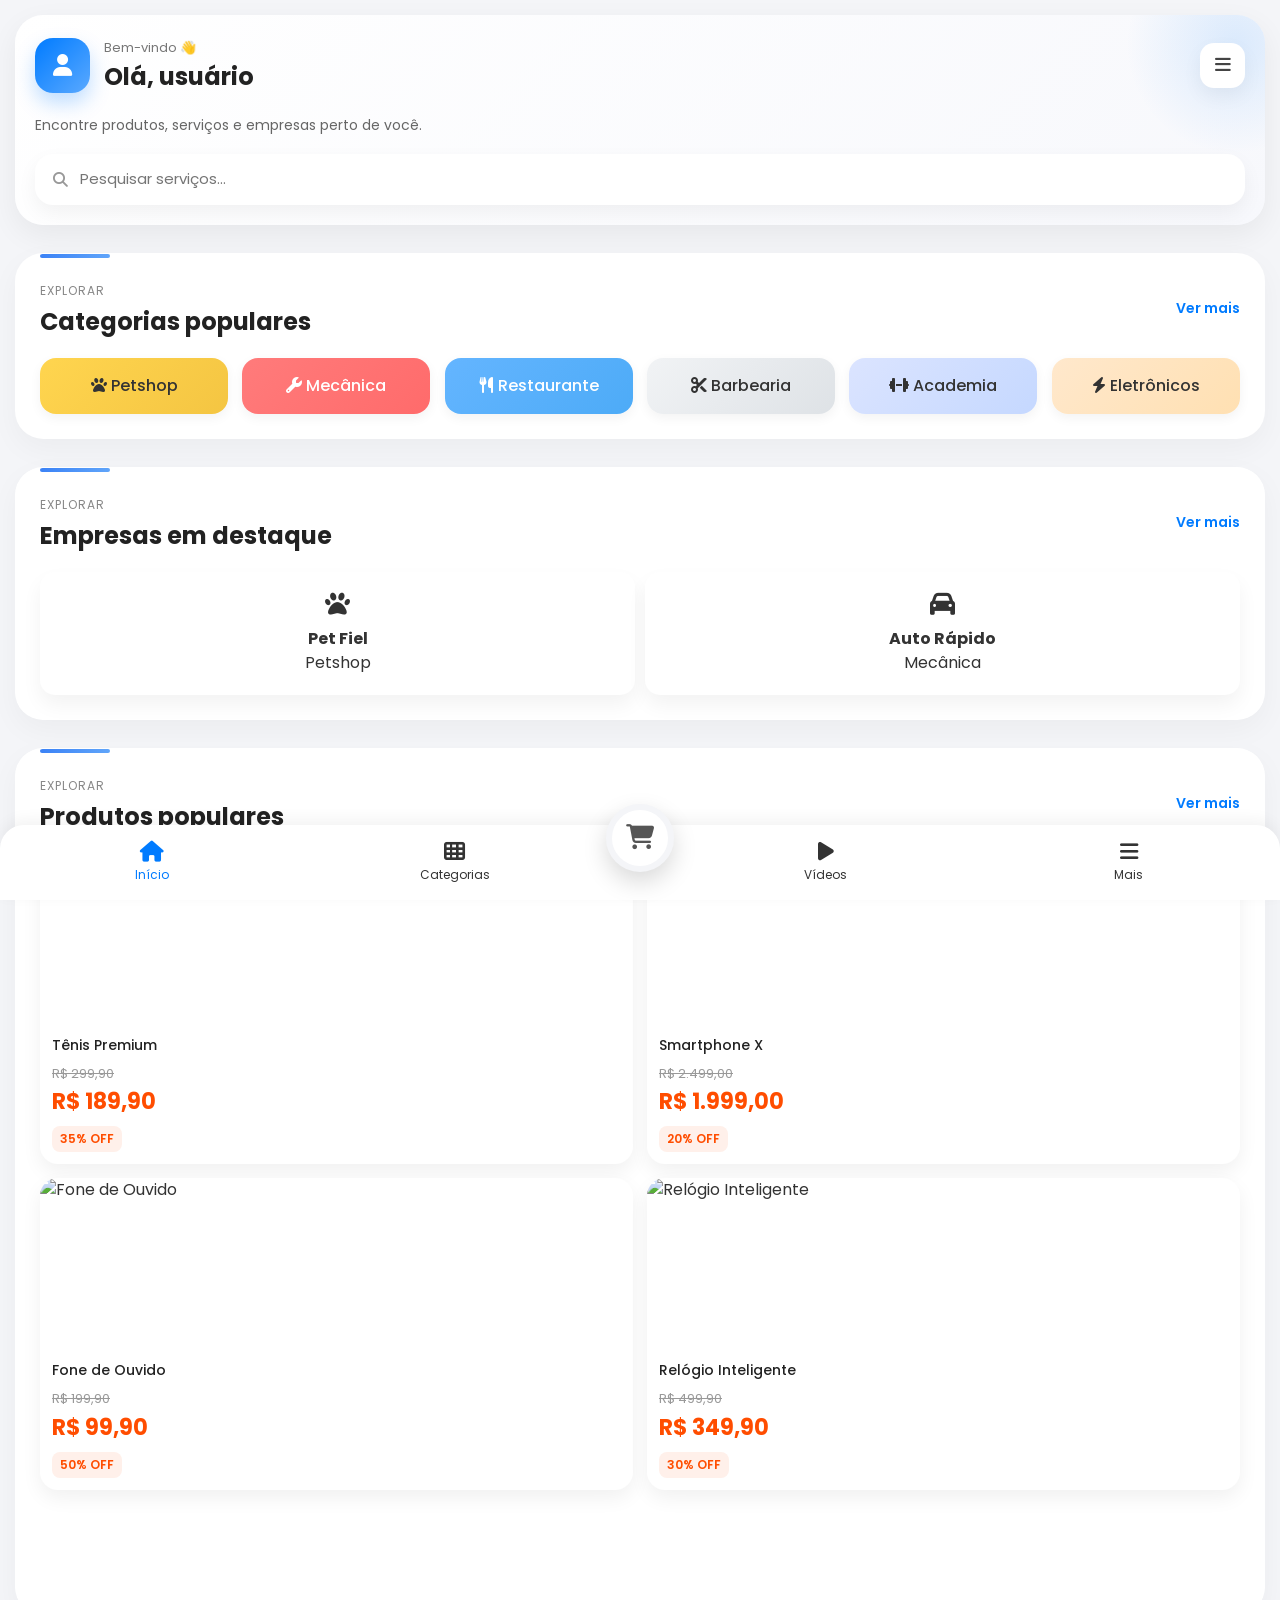
==== commit cff33372: "versao 0.22,02 colocando o painel admmin no lugar certo" ====
--- a/frontend/index.html
+++ b/frontend/index.html
@@ -1,478 +1,190 @@
 <!DOCTYPE html>
-<html lang="pt-br">
-<head>
-<meta charset="UTF-8">
-<meta name="viewport" content="width=device-width, initial-scale=1.0">
-<title>XarTins - Painel Empresarial</title>
+<html lang="pt-BR">
+    <head> 
+    <meta charset="UTF-8">
+    <meta name="viewport" content="width=device-width, initial-scale=1.0">
 
-<link href="https://fonts.googleapis.com/css2?family=Poppins:wght@300;400;500;600;700&display=swap" rel="stylesheet">
+    <title>XarTins | Sites para Pet Shop e Negócios</title>
 
-<style>
+    <!-- CEO -->
+    <meta name="description" content="A XarTins cria sites modernos para pet shops, clínicas veterinárias e comércios. Aumente suas vendas com tecnologia.">
+    <meta name="keywords" content="pet shop, site para pet shop, marketing pet, criação de sites, XarTins">
+    <meta name="author" content="XarTins">
 
-*{
-    margin:0;
-    padding:0;
-    box-sizing:border-box;
-    font-family:'Poppins', sans-serif;
-}
+    <!-- Google Fonts -->
+    <link href="https://fonts.googleapis.com/css2?family=Poppins:wght@300;400;600&display=swap" rel="stylesheet">
 
-body{
-    background:#0f172a;
-    color:white;
-    padding:20px;
-}
+    <!-- Ícones (Font Awesome - patinha) -->
+    <link rel="stylesheet" href="https://cdnjs.cloudflare.com/ajax/libs/font-awesome/6.5.0/css/all.min.css">
 
-.container{
-    max-width:480px;
-    margin:auto;
-}
+    <!-- Favicon -->
+    <link rel="icon" href="logo-xartins.png" type="image/png">
 
-.topo{
-    margin-bottom:25px;
-}
+    <!-- CSS -->
+    <style>
+        body {
+            margin: 0;
+            font-family: 'Poppins', sans-serif;
+        }
+    </style>
+    
+    <!-- Styles -->
+    <link rel="stylesheet" href="./assets/css/reset.css"/>
+    <link rel="stylesheet" href="./assets/css/global.css"/>
 
-.topo h1{
-    font-size:32px;
-    font-weight:700;
-}
+    <!-- Open Graph (para redes sociais) -->
+    <meta property="og:title" content="XarTins - Tecnologia para Pet Shops">
+    <meta property="og:description" content="Sites modernos e sistemas para pet shops crescerem no digital.">
+    <meta property="og:image" content="logo-xartins.png">
+    <meta property="og:type" content="website">
 
-.topo p{
-    color:#94a3b8;
-    margin-top:5px;
-}
+</head>
 
-.card{
-    background:rgba(255,255,255,0.05);
-    border:1px solid rgba(255,255,255,0.08);
-    backdrop-filter:blur(12px);
-    border-radius:25px;
-    padding:20px;
-    margin-bottom:20px;
-    box-shadow:0 8px 25px rgba(0,0,0,0.3);
-}
-
-.card h2{
-    color:#60a5fa;
-    margin-bottom:20px;
-    font-size:22px;
-}
-
-input,
-textarea,
-select{
-    width:100%;
-    margin-bottom:15px;
-    padding:15px;
-    border:none;
-    border-radius:14px;
-    background:#1e293b;
-    color:white;
-    outline:none;
-    font-size:15px;
-}
-
-textarea{
-    resize:none;
-    min-height:100px;
-}
-
-input::placeholder,
-textarea::placeholder{
-    color:#94a3b8;
-}
-
-.btn{
-    width:100%;
-    border:none;
-    padding:15px;
-    border-radius:14px;
-    background:#2563eb;
-    color:white;
-    font-size:16px;
-    font-weight:600;
-    cursor:pointer;
-    transition:0.3s;
-}
-
-.btn:hover{
-    background:#1d4ed8;
-    transform:scale(1.02);
-}
-
-.btn-danger{
-    background:#e11d48;
-}
-
-.btn-danger:hover{
-    background:#be123c;
-}
-
-.upload{
-    background:#111827;
-    padding:15px;
-    border-radius:14px;
-    margin-bottom:15px;
-}
-
-label{
-    display:block;
-    margin-bottom:8px;
-    color:#cbd5e1;
-}
-
-.switch-box{
-    display:flex;
-    justify-content:space-between;
-    align-items:center;
-    margin-bottom:18px;
-}
-
-.switch{
-    position:relative;
-    display:inline-block;
-    width:55px;
-    height:28px;
-}
-
-.switch input{
-    opacity:0;
-    width:0;
-    height:0;
-}
-
-.slider{
-    position:absolute;
-    cursor:pointer;
-    top:0;
-    left:0;
-    right:0;
-    bottom:0;
-    background:#475569;
-    transition:.4s;
-    border-radius:50px;
-}
-
-.slider:before{
-    position:absolute;
-    content:"";
-    height:22px;
-    width:22px;
-    left:3px;
-    bottom:3px;
-    background:white;
-    transition:.4s;
-    border-radius:50%;
-}
-
-input:checked + .slider{
-    background:#2563eb;
-}
-
-input:checked + .slider:before{
-    transform:translateX(26px);
-}
-
-.stats{
-    display:grid;
-    grid-template-columns:1fr 1fr;
-    gap:15px;
-}
-
-.stat{
-    background:#1e293b;
-    padding:18px;
-    border-radius:18px;
-    text-align:center;
-}
-
-.stat h3{
-    font-size:28px;
-    color:#60a5fa;
-}
-
-.stat p{
-    color:#cbd5e1;
-    font-size:14px;
-}
-
-.produto{
-    background:#1e293b;
-    padding:15px;
-    border-radius:16px;
-    margin-top:15px;
-}
-
-.produto img{
-    width:100%;
-    border-radius:14px;
-    margin-bottom:10px;
-}
-
-.produto h4{
-    margin-bottom:5px;
-}
-
-.produto p{
-    color:#94a3b8;
-    font-size:14px;
-}
-
-.footer{
-    text-align:center;
-    margin-top:20px;
-    color:#64748b;
-    font-size:13px;
-}
-
-</style>
-</head>
 <body>
 
-<div class="container">
-
-<div class="topo">
-    <h1>⚙️ XarTins</h1>
-    <p>Painel Empresarial Premium</p>
-</div>
-
-<!-- PERFIL -->
-<div class="card">
-    <h2>👤 Perfil Empresarial</h2>
-
-    <input type="text" placeholder="Nome da empresa">
-
-    <input type="text" placeholder="Nome do proprietário">
-
-    <input type="email" placeholder="E-mail empresarial">
-
-    <input type="tel" placeholder="Telefone">
-
-    <input type="text" placeholder="CPF">
-
-    <input type="text" placeholder="CNPJ">
-
-    <input type="text" placeholder="Endereço da empresa">
-
-    <textarea placeholder="Descrição da empresa"></textarea>
-
-    <label>📸 Foto da empresa</label>
-    <div class="upload">
-        <input type="file">
+    <div class="menu-lateral" id="menu">
+        <a href="./pages/perfilUsuario.html">Perfil</a>
+        <a href="./pages/configuração.html">Configurações</a>
+        <a href="./pages/painelAdmin.html">Painel Admin</a>
+        <a href="./pages/login.html">Login</a>
+        <a href="#">Cadastro</a>
+        <a href="#">Contas</a>
     </div>
 
-    <label>🖼️ Logo da empresa</label>
-    <div class="upload">
-        <input type="file">
-    </div>
+    <div class="overlay" id="overlay"></div>
 
-    <label>🌆 Banner da loja</label>
-    <div class="upload">
-        <input type="file">
-    </div>
+<header class="hero-header">
 
-    <button class="btn">
-        Salvar Empresa
-    </button>
-</div>
+    <div class="top-bar">
 
-<!-- CONFIGURAÇÕES -->
-<div class="card">
-    <h2>🎨 Configurações</h2>
+        <div class="profile-area">
+            <div onclick="window.location.href='./pages/perfilUsuario.html'" class="user-icon">
+                <i class="fa-solid fa-user"></i>
+            </div>
 
-    <div class="switch-box">
-        <span>Modo escuro</span>
+            <div class="user-text">
+                <span class="welcome">Bem-vindo 👋</span>
+                <h2>Olá, usuário</h2>
+            </div>
+        </div>
 
-        <label class="switch">
-            <input type="checkbox" checked>
-            <span class="slider"></span>
-        </label>
-    </div>
-
-    <div class="switch-box">
-        <span>Receber notificações</span>
-
-        <label class="switch">
-            <input type="checkbox" checked>
-            <span class="slider"></span>
-        </label>
-    </div>
-
-    <div class="switch-box">
-        <span>Loja online</span>
-
-        <label class="switch">
-            <input type="checkbox" checked>
-            <span class="slider"></span>
-        </label>
-    </div>
-
-    <div class="switch-box">
-        <span>Empresa verificada</span>
-
-        <label class="switch">
-            <input type="checkbox">
-            <span class="slider"></span>
-        </label>
-    </div>
-
-</div>
-
-<!-- PRODUTOS -->
-<div class="card">
-    <h2>🛒 Cadastro de Produtos</h2>
-
-    <input type="text" placeholder="Nome do produto">
-
-    <input type="number" placeholder="Preço">
-
-    <input type="number" placeholder="Quantidade em estoque">
-
-    <select>
-        <option>Categoria</option>
-        <option>Ração</option>
-        <option>Brinquedos</option>
-        <option>Acessórios</option>
-        <option>Medicamentos</option>
-    </select>
-
-    <textarea placeholder="Descrição do produto"></textarea>
-
-    <label>📦 Foto do produto</label>
-
-    <div class="upload">
-        <input type="file">
-    </div>
-
-    <button class="btn">
-        Adicionar Produto
-    </button>
-
-    <!-- PRODUTO EXEMPLO -->
-    <div class="produto">
-
-        <img src="https://images.unsplash.com/photo-1583511655857-d19b40a7a54e?q=80&w=1000&auto=format&fit=crop">
-
-        <h4>Ração Premium Golden</h4>
-
-        <p>R$ 129,90</p>
-
-        <br>
-
-        <button class="btn">
-            Editar Produto
-        </button>
-
-        <br><br>
-
-        <button class="btn btn-danger">
-            Remover Produto
-        </button>
+        <div class="menu-toggle" onclick="toggleMenu()">
+            <i class="fa-solid fa-bars"></i>
+        </div>
 
     </div>
 
-</div>
+    <div class="hero-content">
+        <p>Encontre produtos, serviços e empresas perto de você.</p>
 
-<!-- HORÁRIO -->
-<div class="card">
-    <h2>🕒 Horário de Funcionamento</h2>
+        <div class="search-wrapper">
+            <i class="fa-solid fa-magnifying-glass"></i>
 
-    <input type="text" placeholder="Segunda a Sexta">
-
-    <input type="text" placeholder="Sábado">
-
-    <input type="text" placeholder="Domingo">
-
-    <button class="btn">
-        Salvar Horários
-    </button>
-</div>
-
-<!-- PIX -->
-<div class="card">
-    <h2>💳 Pagamentos PIX</h2>
-
-    <input type="text" placeholder="Chave PIX">
-
-    <label>📷 QR Code PIX</label>
-
-    <div class="upload">
-        <input type="file">
+            <input
+                type="text"
+                placeholder="Pesquisar serviços..."
+                class="search"
+            >
+        </div>
     </div>
 
-    <button class="btn">
-        Salvar PIX
-    </button>
-</div>
+</header>
 
-<!-- CUPOM -->
-<div class="card">
-    <h2>🎟️ Cupons</h2>
+<section class="section">
+    <div class="section-title">
+        <div>
+            <span>Explorar</span>
+            <h3>Categorias populares</h3>
+        </div>
+        <a href="#">Ver mais</a>
+    </div>
 
-    <input type="text" placeholder="Nome do cupom">
+    <div class="categories">
+        <div class="cat pet">
+            <i class="fa-solid fa-paw"></i>
+            <span>Petshop</span>
+        </div>
+        <div class="cat mec">
+            <i class="fa-solid fa-wrench"></i>
+            <span>Mecânica</span>
+        </div>
+        <div class="cat res">
+            <i class="fa-solid fa-utensils"></i>
+            <span>Restaurante</span>
+        </div>
+        <div class="cat barb">
+            <i class="fa-solid fa-scissors"></i>
+            <span>Barbearia</span>
+        </div>
+        <div class="cat acad">
+            <i class="fa-solid fa-dumbbell"></i>
+            <span>Academia</span>
+        </div>
+        <div class="cat elec">
+            <i class="fa-solid fa-bolt"></i>
+            <span>Eletrônicos</span>
+        </div>
+    </div>
+</section>
 
-    <input type="number" placeholder="Desconto %">
-
-    <button class="btn">
-        Criar Cupom
-    </button>
-</div>
-
-<!-- DASHBOARD -->
-<div class="card">
-    <h2>📊 Dashboard</h2>
-
-    <div class="stats">
-
-        <div class="stat">
-            <h3>24</h3>
-            <p>Produtos</p>
+<section class="section">
+    <div class="section-title">
+        <div>
+            <span>Explorar</span>
+            <h3>Empresas em destaque</h3>
         </div>
 
-        <div class="stat">
-            <h3>12</h3>
-            <p>Pedidos</p>
+        <a href="#">Ver mais</a>
+    </div>
+
+    <div class="cards" id="lista-empresas"></div>
+</section>
+
+<section class="section">
+    <div class="section-title">
+        <div>
+            <span>Explorar</span>
+            <h3>Produtos populares</h3>
         </div>
 
-        <div class="stat">
-            <h3>4.8</h3>
-            <p>Avaliação</p>
-        </div>
+        <a href="#">Ver mais</a>
+    </div>
 
-        <div class="stat">
-            <h3>R$ 4.500</h3>
-            <p>Vendas</p>
-        </div>
+    <div class="products-grid" id="products-grid"></div>
+</section>
 
+<footer class="bottom-nav">
+
+    <div class="nav-item active">
+        <i class="fa-solid fa-house"></i>
+        <span>Início</span>
     </div>
-</div>
 
-<!-- SEGURANÇA -->
-<div class="card">
-    <h2>🔒 Segurança</h2>
+    <div class="nav-item">
+        <i class="fa-solid fa-table-cells"></i>
+        <span>Categorias</span>
+    </div>
 
-    <input type="password" placeholder="Nova senha">
+    <div class="nav-item center-cart">
+        <i class="fa-solid fa-cart-shopping"></i>
+    </div>
 
-    <input type="password" placeholder="Confirmar senha">
+    <div class="nav-item">
+        <i class="fa-solid fa-play"></i>
+        <span>Vídeos</span>
+    </div>
 
-    <button class="btn">
-        Alterar Senha
-    </button>
-</div>
+    <div class="nav-item">
+        <i class="fa-solid fa-bars"></i>
+        <span>Mais</span>
+    </div>
 
-<!-- CONTA -->
-<div class="card">
-    <h2>🚨 Conta</h2>
+</footer>
 
-    <button class="btn btn-danger">
-        Excluir Conta
-    </button>
-</div>
-
-<div class="footer">
-    XarTins © 2026 - Painel Empresarial Inteligente
-</div>
-
-</div>
+<script
+  type="module"
+  src="./assets/js/pages/home.js">
+</script>
 
 </body>
 </html>
--- a/frontend/assets/css/global.css
+++ b/frontend/assets/css/global.css
@@ -0,0 +1,842 @@
+/* ================= HTML ================= */
+html {
+  scroll-behavior: smooth;
+  -webkit-text-size-adjust: 100%;
+  overflow-x: hidden;
+}
+
+/* ================= BODY GLOBAL ================= */
+body {
+  margin: 0;
+  font-family: 'Poppins', 'Roboto', 'Segoe UI', sans-serif;
+  background: #f4f5f8;
+  color: #333;
+  padding: 15px;
+  line-height: 1.5;
+  -webkit-font-smoothing: antialiased;
+  overflow-x: hidden;
+}
+
+/* ================= ELEMENTOS BASE ================= */
+img, picture, video, canvas, svg {
+  display: block;
+  max-width: 100%;
+}
+
+input, button, textarea, select {
+  font: inherit;
+}
+
+button {
+  background: none;
+  border: none;
+  cursor: pointer;
+}
+
+a {
+  text-decoration: none;
+  color: inherit;
+}
+
+ul, ol {
+  list-style: none;
+}
+
+table {
+  border-collapse: collapse;
+  border-spacing: 0;
+}
+
+/* ================= HEADER PREMIUM ================= */
+
+.hero-header {
+
+  background:
+    linear-gradient(
+      135deg,
+      #ffffff,
+      #f7f8fc
+    );
+
+  padding: 20px;
+
+  border-radius: 28px;
+
+  box-shadow:
+    0 10px 30px rgba(0,0,0,0.06);
+
+  margin-bottom: 25px;
+
+  position: relative;
+
+  overflow: hidden;
+}
+
+/* EFEITO DECORATIVO */
+
+.hero-header::before {
+
+  content: "";
+
+  position: absolute;
+
+  width: 220px;
+  height: 220px;
+
+  background:
+    radial-gradient(
+      rgba(0,123,255,0.12),
+      transparent 70%
+    );
+
+  top: -80px;
+  right: -80px;
+
+  border-radius: 50%;
+}
+
+/* TOP BAR */
+
+.top-bar {
+
+  display: flex;
+
+  justify-content: space-between;
+
+  align-items: center;
+
+  margin-bottom: 20px;
+
+  position: relative;
+
+  z-index: 2;
+}
+
+/* PERFIL */
+
+.profile-area {
+
+  cursor: pointer;
+
+  display: flex;
+
+  align-items: center;
+
+  gap: 14px;
+}
+
+/* ÍCONE */
+
+.user-icon {
+
+  width: 55px;
+  height: 55px;
+
+  border-radius: 18px;
+
+  background:
+    linear-gradient(
+      135deg,
+      #007BFF,
+      #5aa9ff
+    );
+
+  display: flex;
+
+  align-items: center;
+
+  justify-content: center;
+
+  color: white;
+
+  font-size: 22px;
+
+  box-shadow:
+    0 10px 20px rgba(0,123,255,0.25);
+
+  transition: .3s;
+}
+
+.user-icon:hover {
+
+  transform:
+    translateY(-3px)
+    scale(1.05);
+}
+
+/* TEXTO */
+
+.user-text .welcome {
+
+  font-size: 13px;
+
+  color: #777;
+}
+
+.user-text h2 {
+
+  margin: 0;
+
+  font-size: 24px;
+
+  color: #222;
+}
+
+/* TEXTO HERO */
+
+.hero-content {
+
+  position: relative;
+
+  z-index: 2;
+}
+
+.hero-content p {
+
+  color: #666;
+
+  margin-bottom: 18px;
+
+  font-size: 14px;
+}
+
+/* SEARCH */
+
+.search-wrapper {
+
+  background: white;
+
+  border-radius: 18px;
+
+  padding: 14px 18px;
+
+  display: flex;
+
+  align-items: center;
+
+  gap: 12px;
+
+  box-shadow:
+    0 8px 20px rgba(0,0,0,0.05);
+
+  transition: .3s;
+}
+
+.search-wrapper:hover {
+
+  transform: translateY(-2px);
+}
+
+.search-wrapper i {
+
+  color: #999;
+
+  font-size: 15px;
+}
+
+.search {
+
+  border: none;
+
+  outline: none;
+
+  width: 100%;
+
+  background: transparent;
+
+  font-size: 15px;
+
+  margin: 0;
+}
+
+/* MENU */
+
+.menu-toggle {
+
+  width: 45px;
+  height: 45px;
+
+  background: white;
+
+  border-radius: 14px;
+
+  display: flex;
+
+  align-items: center;
+
+  justify-content: center;
+
+  box-shadow:
+    0 8px 20px rgba(0,0,0,0.05);
+
+  cursor: pointer;
+
+  transition: .3s;
+}
+
+.menu-toggle:hover {
+
+  transform:
+    translateY(-2px)
+    rotate(5deg);
+}
+
+.menu-toggle i {
+
+  font-size: 18px;
+
+  color: #444;
+}
+
+/* ================= OVERLAY ================= */
+
+.overlay {
+
+  position: fixed;
+
+  inset: 0;
+
+  background:
+    rgba(0,0,0,.35);
+
+  backdrop-filter: blur(2px);
+
+  opacity: 0;
+
+  visibility: hidden;
+
+  transition: .3s;
+
+  z-index: 1000;
+}
+
+.overlay.active {
+
+  opacity: 1;
+
+  visibility: visible;
+}
+
+/* ================= SECTION ================= */
+
+.section {
+
+  margin-top: 28px;
+
+  background: #ffffff;
+
+  border-radius: 28px;
+
+  padding: 24px;
+
+  box-shadow:
+    0 10px 30px rgba(0,0,0,.04);
+
+  border:
+    1px solid rgba(255,255,255,.7);
+
+  position: relative;
+
+  overflow: hidden;
+}
+
+.section::before {
+
+  content: "";
+
+  position: absolute;
+
+  top: 0;
+  left: 24px;
+
+  width: 70px;
+  height: 4px;
+
+  border-radius: 20px;
+
+  background:
+    linear-gradient(
+      90deg,
+      #3b82f6,
+      #60a5fa
+    );
+}
+
+.section-title-area {
+
+  display: flex;
+
+  justify-content: space-between;
+
+  align-items: center;
+
+  margin-bottom: 22px;
+}
+
+.section-subtitle {
+
+  font-size: 12px;
+
+  text-transform: uppercase;
+
+  letter-spacing: 2px;
+
+  color: #9ca3af;
+
+  font-weight: 600;
+}
+
+.section h3 {
+
+  font-size: 22px;
+
+  margin-top: 4px;
+
+  color: #111827;
+
+  font-weight: 700;
+}
+
+/* ================= TITULOS ================= */
+
+.section-title {
+
+  display: flex;
+
+  justify-content: space-between;
+
+  align-items: center;
+
+  margin-bottom: 18px;
+}
+
+.section-title span {
+
+  font-size: 12px;
+
+  color: #888;
+
+  text-transform: uppercase;
+
+  letter-spacing: 1px;
+}
+
+.section-title h3 {
+
+  font-size: 24px;
+
+  margin-top: 2px;
+
+  color: #222;
+
+  font-weight: 700;
+}
+
+.section-title a {
+
+  color: #007BFF;
+
+  font-size: 14px;
+
+  font-weight: 600;
+
+  transition: .3s;
+}
+
+.section-title a:hover {
+
+  opacity: .7;
+}
+
+/* ================= CATEGORIAS ================= */
+.categories {
+
+  display: grid;
+
+  grid-template-columns:
+    repeat(
+      auto-fit,
+      minmax(160px, 1fr)
+    );
+
+  gap: 14px;
+}
+
+.cat {
+  padding: 16px;
+  border-radius: 16px;
+  text-align: center;
+  font-weight: 500;
+  box-shadow: 0 4px 12px rgba(0,0,0,0.05);
+
+  cursor: pointer;
+
+  transition:
+    transform 0.35s cubic-bezier(0.22, 1, 0.36, 1),
+    box-shadow 0.35s ease,
+    filter 0.35s ease;
+
+  will-change: transform;
+}
+
+/* HOVER SUAVE */
+
+.cat:hover {
+  transform: translateY(-4px) scale(1.02);
+
+  box-shadow:
+    0 10px 25px rgba(0,0,0,0.08);
+
+  filter: brightness(1.03);
+}
+
+/* CLIQUE */
+
+.cat:active {
+  transform: scale(0.97);
+  transition: 0.12s;
+}
+
+/* CORES */
+
+.pet {
+  background: linear-gradient(135deg, #ffd54f, #f4c542);
+}
+
+.mec {
+  background: linear-gradient(135deg, #ff7b7b, #ff6b6b);
+  color: white;
+}
+
+.res {
+  background: linear-gradient(135deg, #64b5ff, #4dabf7);
+  color: white;
+}
+
+.barb {
+  background: linear-gradient(135deg, #f1f3f5, #dee2e6);
+}
+
+.acad {
+  background: linear-gradient(135deg, #dbe4ff, #c5d8ff);
+}
+
+.elec {
+  background: linear-gradient(135deg, #ffe8cc, #ffe0b2);
+}
+
+/* ================= CARDS ================= */
+.cards {
+  display: flex;
+  gap: 10px;
+}
+
+.card {
+  flex: 1;
+  background: #fff;
+  border-radius: 15px;
+  padding: 20px;
+  text-align: center;
+  box-shadow: 0 10px 20px rgba(0,0,0,0.05);
+  cursor: pointer;
+  transition: 0.2s;
+}
+
+.card:hover {
+  transform: translateY(-8px) scale(1.02);
+  box-shadow: 0 15px 25px rgba(0,0,0,0.1);
+}
+
+.card:active {
+  transform: scale(0.95);
+}
+
+.card i {
+  font-size: 25px;
+  margin-bottom: 10px;
+  transition: 0.3s;
+}
+
+.card:hover i {
+  transform: scale(1.2) rotate(5deg);
+}
+
+/* ================= PRODUTOS ================= */
+
+.products-grid {
+  display: grid;
+  grid-template-columns: repeat(2, 1fr);
+  gap: 14px;
+  padding-bottom: 100px;
+}
+
+.product-card {
+  background: #fff;
+  border-radius: 18px;
+  overflow: hidden;
+  box-shadow: 0 8px 20px rgba(0,0,0,0.06);
+  transition: 0.25s;
+  cursor: pointer;
+}
+
+.product-card:hover {
+  transform: translateY(-5px) scale(1.02);
+}
+
+.product-card img {
+  width: 100%;
+  height: 170px;
+  object-fit: cover;
+}
+
+.product-info {
+  padding: 12px;
+}
+
+.product-info h4 {
+  font-size: 14px;
+  font-weight: 500;
+  margin-bottom: 8px;
+  color: #222;
+}
+
+.price-area {
+  display: flex;
+  flex-direction: column;
+  gap: 2px;
+}
+
+.old-price {
+  text-decoration: line-through;
+  color: #999;
+  font-size: 13px;
+}
+
+.price {
+  color: #ff4d00;
+  font-size: 22px;
+  font-weight: 700;
+}
+
+.discount {
+  display: inline-block;
+  margin-top: 8px;
+  background: #fff0ea;
+  color: #ff4d00;
+  font-size: 12px;
+  padding: 4px 8px;
+  border-radius: 8px;
+  font-weight: 600;
+}
+
+/* ================= NAVBAR ================= */
+
+.bottom-nav {
+  position: fixed;
+  bottom: 0;
+  left: 0;
+  width: 100%;
+  height: 75px;
+  display: flex;
+  justify-content: space-around;
+  align-items: center;
+  background: #fff;
+  box-shadow:
+    0 -5px 20px rgba(0,0,0,.06);
+  border-top-left-radius: 24px;
+  border-top-right-radius: 24px;
+  z-index: 999;
+  padding: 0;
+}
+
+.nav-item {
+
+  flex: 1;
+
+  display: flex;
+
+  flex-direction: column;
+
+  align-items: center;
+
+  justify-content: center;
+}
+
+.nav-item i {
+  font-size: 21px;
+  margin-bottom: 4px;
+}
+
+.nav-item.active {
+  color: #007BFF;
+}
+
+.nav-item:hover {
+  transform: translateY(-3px);
+}
+
+/* BOTÃO CENTRAL */
+
+.center-cart {
+
+  position: relative;
+
+  top: -25px;
+
+  flex: unset;
+
+  width: 68px;
+
+  height: 68px;
+
+  border-radius: 50%;
+
+  background: #fff;
+
+  display: flex;
+
+  justify-content: center;
+
+  align-items: center;
+
+  box-shadow:
+    0 10px 25px rgba(0,0,0,.15);
+
+  border: 6px solid #f4f5f8;
+}
+
+.center-cart i {
+  font-size: 25px;
+  color: #555;
+  margin: 0;
+}
+
+.center-cart:hover {
+  transform: scale(1.08);
+}
+
+/* RESPONSIVO */
+
+@media (max-width: 500px) {
+
+  .product-card img {
+    height: 150px;
+  }
+
+  .price {
+    font-size: 19px;
+  }
+
+}
+
+/* ================= MENU LATERAL ================= */
+.menu-lateral {
+  position: fixed;
+  top: 0;
+  right: -250px;
+  width: 220px;
+  height: 100%;
+  background: #fff;
+  box-shadow: -5px 0 20px rgba(0,0,0,0.1);
+  display: flex;
+  flex-direction: column;
+  padding-top: 60px;
+  transition: right 0.3s ease;
+  z-index: 1001;
+}
+
+.menu-lateral.active {
+  right: 0;
+}
+
+.menu-lateral a {
+  padding: 15px 20px;
+  border-bottom: 1px solid #eee;
+  color: #333;
+  position: relative;
+  transition: 0.3s;
+}
+
+.menu-lateral a:hover {
+  background: #007BFF;
+  color: #fff;
+}
+
+.menu-lateral a::after {
+  content: "";
+  position: absolute;
+  left: 0;
+  bottom: 5px;
+  width: 0%;
+  height: 2px;
+  background: #007BFF;
+  transition: 0.3s;
+}
+
+.menu-lateral a:hover::after {
+  width: 100%;
+}
+
+/* ================= MENU BUTTON ================= */
+.menu-toggle {
+  transition: 0.3s;
+}
+
+.menu-toggle:active {
+  transform: rotate(90deg) scale(0.9);
+}
+
+/* ================= NAV INFERIOR ================= */
+.bottom-nav {
+  position: fixed;
+  bottom: 0;
+  left: 0;
+  width: 100%;
+  background: #fff;
+  display: flex;
+  justify-content: space-around;
+  padding: 10px 0;
+  box-shadow: 0 -5px 15px rgba(0,0,0,0.05);
+}
+
+.bottom-nav div {
+  text-align: center;
+  font-size: 12px;
+  cursor: pointer;
+}
+
+.bottom-nav div:hover {
+  transform: translateY(-3px);
+}
+
+.bottom-nav div:active {
+  transform: scale(0.9);
+}
+
+/* ================= ANIMAÇÃO ================= */
+@keyframes fadeUp {
+  from {
+    opacity: 0;
+    transform: translateY(12px);
+    filter: blur(3px);
+  }
+
+  to {
+    opacity: 1;
+    transform: translateY(0);
+    filter: blur(0);
+  }
+}
+
+header,
+.section,
+.card,
+.cat,
+.product-card {
+  animation: fadeUp 0.8s cubic-bezier(0.22, 1, 0.36, 1);
+}
+
+/* ================= UTILITÁRIOS ================= */
+.hidden {
+  display: none;
+}
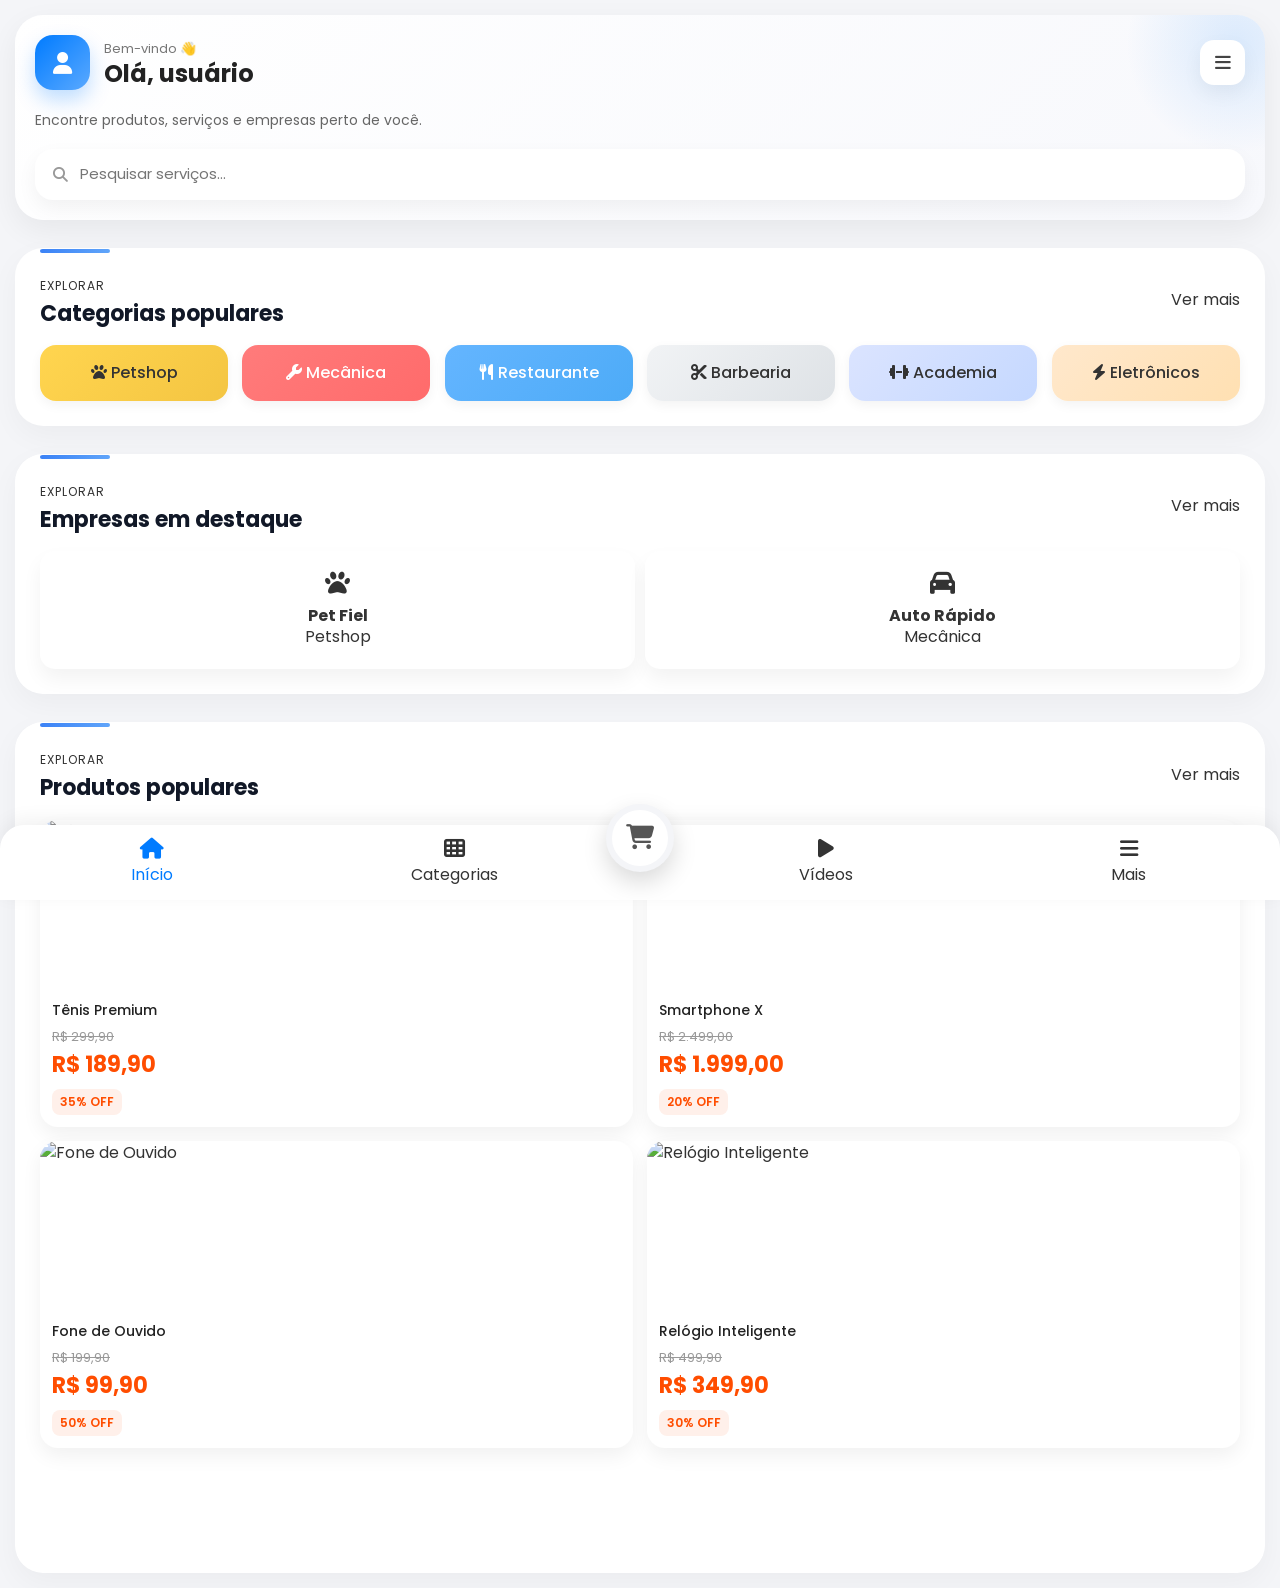
==== commit 9ea8107e: "versao 0.23 separação do arquivo global.css" ====
--- a/frontend/index.html
+++ b/frontend/index.html
@@ -29,8 +29,28 @@
     </style>
     
     <!-- Styles -->
-    <link rel="stylesheet" href="./assets/css/reset.css"/>
-    <link rel="stylesheet" href="./assets/css/global.css"/>
+    <!-- BASE -->
+    <link rel="stylesheet" href="./assets/css/base/reset.css">
+    <link rel="stylesheet" href="./assets/css/base/variables.css">
+    <link rel="stylesheet" href="./assets/css/base/global.css">
+    <link rel="stylesheet" href="./assets/css/base/typography.css">
+    <link rel="stylesheet" href="./assets/css/base/animations.css">
+    <link rel="stylesheet" href="./assets/css/base/responsive.css">
+
+    <!-- COMPONENTS -->
+    <link rel="stylesheet" href="./assets/css/components/buttons.css">
+    <link rel="stylesheet" href="./assets/css/components/forms.css">
+    <link rel="stylesheet" href="./assets/css/components/cards.css">
+    <link rel="stylesheet" href="./assets/css/components/navbar.css">
+    <link rel="stylesheet" href="./assets/css/components/menu.css">
+    <link rel="stylesheet" href="./assets/css/components/sections.css">
+    <link rel="stylesheet" href="./assets/css/components/search.css">
+    <link rel="stylesheet" href="./assets/css/components/categories.css">
+    <link rel="stylesheet" href="./assets/css/components/products.css">
+    <link rel="stylesheet" href="./assets/css/components/utilities.css">
+
+    <link rel="stylesheet" href="./assets/css/pages/home.css">
+
 
     <!-- Open Graph (para redes sociais) -->
     <meta property="og:title" content="XarTins - Tecnologia para Pet Shops">
--- a/frontend/assets/css/base/variables.css
+++ b/frontend/assets/css/base/variables.css
@@ -0,0 +1,36 @@
+:root {
+
+  /* CORES */
+
+  --primary: #007BFF;
+  --primary-light: #5aa9ff;
+
+  --background: #f4f5f8;
+
+  --white: #ffffff;
+
+  --text: #222;
+  --text-light: #777;
+
+  --gray: #999;
+
+  --danger: #ff4d00;
+
+  /* SOMBRAS */
+
+  --shadow-sm:
+    0 4px 12px rgba(0,0,0,0.05);
+
+  --shadow-md:
+    0 8px 20px rgba(0,0,0,0.05);
+
+  --shadow-lg:
+    0 10px 30px rgba(0,0,0,0.06);
+
+  /* RADIUS */
+
+  --radius-sm: 14px;
+  --radius-md: 18px;
+  --radius-lg: 28px;
+
+}
--- a/frontend/assets/css/base/global.css
+++ b/frontend/assets/css/base/global.css
@@ -0,0 +1,57 @@
+html {
+  scroll-behavior: smooth;
+  -webkit-text-size-adjust: 100%;
+  overflow-x: hidden;
+}
+
+body {
+  margin: 0;
+  font-family: 'Poppins', 'Roboto', 'Segoe UI', sans-serif;
+  background: #f4f5f8;
+  color: #333;
+  padding: 15px;
+  line-height: 1.5;
+  -webkit-font-smoothing: antialiased;
+  overflow-x: hidden;
+}
+
+img,
+picture,
+video,
+canvas,
+svg {
+  display: block;
+  max-width: 100%;
+}
+
+input,
+button,
+textarea,
+select {
+  font: inherit;
+}
+
+button {
+  background: none;
+  border: none;
+  cursor: pointer;
+}
+
+a {
+  text-decoration: none;
+  color: inherit;
+}
+
+ul,
+ol {
+  list-style: none;
+}
+
+table {
+  border-collapse: collapse;
+  border-spacing: 0;
+}
+
+.hidden {
+  display: none;
+}
--- a/frontend/assets/css/base/typography.css
+++ b/frontend/assets/css/base/typography.css
@@ -0,0 +1,42 @@
+h1,h2,h3,h4,h5,h6{
+
+  margin: 0;
+
+  line-height: 1.2;
+}
+
+p{
+
+  margin: 0;
+}
+
+.section-title{
+
+  display: flex;
+
+  justify-content: space-between;
+
+  align-items: center;
+
+  margin-bottom: 18px;
+}
+
+.section-title span{
+
+  font-size: 12px;
+
+  letter-spacing: 1px;
+
+  text-transform: uppercase;
+
+  color: var(--text-soft);
+}
+
+.section-title h3{
+
+  font-size: 24px;
+
+  margin-top: 4px;
+
+  font-weight: 700;
+}
--- a/frontend/assets/css/base/animations.css
+++ b/frontend/assets/css/base/animations.css
@@ -0,0 +1,21 @@
+@keyframes fadeUp {
+  from {
+    opacity: 0;
+    transform: translateY(12px);
+    filter: blur(3px);
+  }
+
+  to {
+    opacity: 1;
+    transform: translateY(0);
+    filter: blur(0);
+  }
+}
+
+.hero-header,
+.section,
+.card,
+.cat,
+.product-card {
+  animation: fadeUp 0.8s cubic-bezier(0.22, 1, 0.36, 1);
+}
--- a/frontend/assets/css/base/responsive.css
+++ b/frontend/assets/css/base/responsive.css
@@ -0,0 +1,39 @@
+@media(max-width:768px){
+
+  .products-grid{
+
+    grid-template-columns:
+      repeat(2,1fr);
+  }
+
+  .categories{
+
+    grid-template-columns:
+      repeat(2,1fr);
+  }
+
+}
+
+@media(max-width:500px){
+
+  .products-grid{
+
+    grid-template-columns: 1fr;
+  }
+
+  .categories{
+
+    grid-template-columns: 1fr;
+  }
+
+  .section{
+
+    padding: 18px;
+  }
+
+  .section-title h3{
+
+    font-size: 20px;
+  }
+
+}
--- a/frontend/assets/css/components/buttons.css
+++ b/frontend/assets/css/components/buttons.css
@@ -0,0 +1,60 @@
+.btn{
+
+  transition:
+    transform .25s ease,
+    opacity .25s ease,
+    box-shadow .25s ease;
+}
+
+.btn:hover{
+
+  transform:
+    translateY(-2px);
+}
+
+.btn:active{
+
+  transform:
+    scale(.96);
+}
+
+/* PRIMARY */
+
+.btn-primary{
+
+  background:
+    linear-gradient(
+      135deg,
+      var(--primary),
+      var(--primary-light)
+    );
+
+  color: white;
+
+  padding:
+    14px 20px;
+
+  border-radius:
+    50px;
+
+  font-weight: 600;
+
+  box-shadow:
+    0 10px 20px rgba(0,123,255,.20);
+}
+
+/* SECONDARY */
+
+.btn-secondary{
+
+  background: white;
+
+  border:
+    1px solid var(--border);
+
+  padding:
+    14px 20px;
+
+  border-radius:
+    var(--radius-sm);
+}
--- a/frontend/assets/css/components/forms.css
+++ b/frontend/assets/css/components/forms.css
@@ -0,0 +1,53 @@
+.campo{
+
+  width: 100%;
+}
+
+.label{
+
+  display: block;
+
+  margin:
+    18px 0 8px;
+
+  font-size: 15px;
+
+  font-weight: 600;
+}
+
+.input{
+
+  width: 100%;
+
+  padding:
+    15px 18px;
+
+  border-radius:
+    var(--radius-sm);
+
+  border:
+    1px solid #d8d8d8;
+
+  background: #fafafa;
+
+  transition:
+    var(--transition);
+}
+
+.input::placeholder{
+
+  color: #a0a8b5;
+}
+
+.input:focus{
+
+  outline: none;
+
+  border-color:
+    var(--primary);
+
+  background: white;
+
+  box-shadow:
+    0 0 0 4px rgba(0,123,255,.12);
+}
--- a/frontend/assets/css/components/cards.css
+++ b/frontend/assets/css/components/cards.css
@@ -0,0 +1,170 @@
+.categories {
+
+  display: grid;
+
+  grid-template-columns:
+    repeat(
+      auto-fit,
+      minmax(160px, 1fr)
+    );
+
+  gap: 14px;
+}
+
+.cat {
+  padding: 16px;
+  border-radius: 16px;
+  text-align: center;
+  font-weight: 500;
+  box-shadow: 0 4px 12px rgba(0,0,0,0.05);
+
+  cursor: pointer;
+
+  transition:
+    transform 0.35s cubic-bezier(0.22, 1, 0.36, 1),
+    box-shadow 0.35s ease,
+    filter 0.35s ease;
+
+  will-change: transform;
+}
+
+.cat:hover {
+  transform: translateY(-4px) scale(1.02);
+
+  box-shadow:
+    0 10px 25px rgba(0,0,0,0.08);
+
+  filter: brightness(1.03);
+}
+
+.cat:active {
+  transform: scale(0.97);
+  transition: 0.12s;
+}
+
+.pet {
+  background: linear-gradient(135deg, #ffd54f, #f4c542);
+}
+
+.mec {
+  background: linear-gradient(135deg, #ff7b7b, #ff6b6b);
+  color: white;
+}
+
+.res {
+  background: linear-gradient(135deg, #64b5ff, #4dabf7);
+  color: white;
+}
+
+.barb {
+  background: linear-gradient(135deg, #f1f3f5, #dee2e6);
+}
+
+.acad {
+  background: linear-gradient(135deg, #dbe4ff, #c5d8ff);
+}
+
+.elec {
+  background: linear-gradient(135deg, #ffe8cc, #ffe0b2);
+}
+
+.cards {
+  display: flex;
+  gap: 10px;
+}
+
+.card {
+  flex: 1;
+  background: #fff;
+  border-radius: 15px;
+  padding: 20px;
+  text-align: center;
+  box-shadow: 0 10px 20px rgba(0,0,0,0.05);
+  cursor: pointer;
+  transition: 0.2s;
+}
+
+.card:hover {
+  transform: translateY(-8px) scale(1.02);
+  box-shadow: 0 15px 25px rgba(0,0,0,0.1);
+}
+
+.card:active {
+  transform: scale(0.95);
+}
+
+.card i {
+  font-size: 25px;
+  margin-bottom: 10px;
+  transition: 0.3s;
+}
+
+.card:hover i {
+  transform: scale(1.2) rotate(5deg);
+}
+
+.products-grid {
+  display: grid;
+  grid-template-columns: repeat(2, 1fr);
+  gap: 14px;
+  padding-bottom: 100px;
+}
+
+.product-card {
+  background: #fff;
+  border-radius: 18px;
+  overflow: hidden;
+  box-shadow: 0 8px 20px rgba(0,0,0,0.06);
+  transition: 0.25s;
+  cursor: pointer;
+}
+
+.product-card:hover {
+  transform: translateY(-5px) scale(1.02);
+}
+
+.product-card img {
+  width: 100%;
+  height: 170px;
+  object-fit: cover;
+}
+
+.product-info {
+  padding: 12px;
+}
+
+.product-info h4 {
+  font-size: 14px;
+  font-weight: 500;
+  margin-bottom: 8px;
+  color: #222;
+}
+
+.price-area {
+  display: flex;
+  flex-direction: column;
+  gap: 2px;
+}
+
+.old-price {
+  text-decoration: line-through;
+  color: #999;
+  font-size: 13px;
+}
+
+.price {
+  color: #ff4d00;
+  font-size: 22px;
+  font-weight: 700;
+}
+
+.discount {
+  display: inline-block;
+  margin-top: 8px;
+  background: #fff0ea;
+  color: #ff4d00;
+  font-size: 12px;
+  padding: 4px 8px;
+  border-radius: 8px;
+  font-weight: 600;
+}
--- a/frontend/assets/css/components/navbar.css
+++ b/frontend/assets/css/components/navbar.css
@@ -0,0 +1,81 @@
+.bottom-nav {
+  position: fixed;
+  bottom: 0;
+  left: 0;
+  width: 100%;
+  height: 75px;
+  display: flex;
+  justify-content: space-around;
+  align-items: center;
+  background: #fff;
+  box-shadow:
+    0 -5px 20px rgba(0,0,0,.06);
+  border-top-left-radius: 24px;
+  border-top-right-radius: 24px;
+  z-index: 999;
+  padding: 0;
+}
+
+.nav-item {
+
+  flex: 1;
+
+  display: flex;
+
+  flex-direction: column;
+
+  align-items: center;
+
+  justify-content: center;
+}
+
+.nav-item i {
+  font-size: 21px;
+  margin-bottom: 4px;
+}
+
+.nav-item.active {
+  color: #007BFF;
+}
+
+.nav-item:hover {
+  transform: translateY(-3px);
+}
+
+.center-cart {
+
+  position: relative;
+
+  top: -25px;
+
+  flex: unset;
+
+  width: 68px;
+
+  height: 68px;
+
+  border-radius: 50%;
+
+  background: #fff;
+
+  display: flex;
+
+  justify-content: center;
+
+  align-items: center;
+
+  box-shadow:
+    0 10px 25px rgba(0,0,0,.15);
+
+  border: 6px solid #f4f5f8;
+}
+
+.center-cart i {
+  font-size: 25px;
+  color: #555;
+  margin: 0;
+}
+
+.center-cart:hover {
+  transform: scale(1.08);
+}
--- a/frontend/assets/css/components/menu.css
+++ b/frontend/assets/css/components/menu.css
@@ -0,0 +1,114 @@
+.menu-toggle {
+
+  width: 45px;
+  height: 45px;
+
+  background: white;
+
+  border-radius: 14px;
+
+  display: flex;
+
+  align-items: center;
+
+  justify-content: center;
+
+  box-shadow:
+    0 8px 20px rgba(0,0,0,0.05);
+
+  cursor: pointer;
+
+  transition: .3s;
+}
+
+.menu-toggle:hover {
+
+  transform:
+    translateY(-2px)
+    rotate(5deg);
+}
+
+.menu-toggle i {
+
+  font-size: 18px;
+
+  color: #444;
+}
+
+.menu-toggle:active {
+  transform: rotate(90deg) scale(0.9);
+}
+
+.overlay {
+
+  position: fixed;
+
+  inset: 0;
+
+  background:
+    rgba(0,0,0,.35);
+
+  backdrop-filter: blur(2px);
+
+  opacity: 0;
+
+  visibility: hidden;
+
+  transition: .3s;
+
+  z-index: 1000;
+}
+
+.overlay.active {
+
+  opacity: 1;
+
+  visibility: visible;
+}
+
+.menu-lateral {
+  position: fixed;
+  top: 0;
+  right: -250px;
+  width: 220px;
+  height: 100%;
+  background: #fff;
+  box-shadow: -5px 0 20px rgba(0,0,0,0.1);
+  display: flex;
+  flex-direction: column;
+  padding-top: 60px;
+  transition: right 0.3s ease;
+  z-index: 1001;
+}
+
+.menu-lateral.active {
+  right: 0;
+}
+
+.menu-lateral a {
+  padding: 15px 20px;
+  border-bottom: 1px solid #eee;
+  color: #333;
+  position: relative;
+  transition: 0.3s;
+}
+
+.menu-lateral a:hover {
+  background: #007BFF;
+  color: #fff;
+}
+
+.menu-lateral a::after {
+  content: "";
+  position: absolute;
+  left: 0;
+  bottom: 5px;
+  width: 0%;
+  height: 2px;
+  background: #007BFF;
+  transition: 0.3s;
+}
+
+.menu-lateral a:hover::after {
+  width: 100%;
+}
--- a/frontend/assets/css/components/sections.css
+++ b/frontend/assets/css/components/sections.css
@@ -0,0 +1,77 @@
+.section {
+
+  margin-top: 28px;
+
+  background: #ffffff;
+
+  border-radius: 28px;
+
+  padding: 24px;
+
+  box-shadow:
+    0 10px 30px rgba(0,0,0,.04);
+
+  border:
+    1px solid rgba(255,255,255,.7);
+
+  position: relative;
+
+  overflow: hidden;
+}
+
+.section::before {
+
+  content: "";
+
+  position: absolute;
+
+  top: 0;
+  left: 24px;
+
+  width: 70px;
+  height: 4px;
+
+  border-radius: 20px;
+
+  background:
+    linear-gradient(
+      90deg,
+      #3b82f6,
+      #60a5fa
+    );
+}
+
+.section-title-area {
+
+  display: flex;
+
+  justify-content: space-between;
+
+  align-items: center;
+
+  margin-bottom: 22px;
+}
+
+.section-subtitle {
+
+  font-size: 12px;
+
+  text-transform: uppercase;
+
+  letter-spacing: 2px;
+
+  color: #9ca3af;
+
+  font-weight: 600;
+}
+
+.section h3 {
+
+  font-size: 22px;
+
+  margin-top: 4px;
+
+  color: #111827;
+
+  font-weight: 700;
+}
--- a/frontend/assets/css/components/utilities.css
+++ b/frontend/assets/css/components/utilities.css
@@ -0,0 +1,23 @@
+.hidden{
+
+  display: none;
+}
+
+.flex{
+
+  display: flex;
+}
+
+.grid{
+
+  display: grid;
+}
+
+.center{
+
+  display: flex;
+
+  align-items: center;
+
+  justify-content: center;
+}
--- a/frontend/assets/css/pages/home.css
+++ b/frontend/assets/css/pages/home.css
@@ -0,0 +1,240 @@
+/* ================= HERO HEADER ================= */
+
+.hero-header {
+
+  background:
+    linear-gradient(
+      135deg,
+      #ffffff,
+      #f7f8fc
+    );
+
+  padding: 20px;
+
+  border-radius: 28px;
+
+  box-shadow:
+    0 10px 30px rgba(0,0,0,0.06);
+
+  margin-bottom: 25px;
+
+  position: relative;
+
+  overflow: hidden;
+}
+
+/* EFEITO DECORATIVO */
+
+.hero-header::before {
+
+  content: "";
+
+  position: absolute;
+
+  width: 220px;
+  height: 220px;
+
+  background:
+    radial-gradient(
+      rgba(0,123,255,0.12),
+      transparent 70%
+    );
+
+  top: -80px;
+  right: -80px;
+
+  border-radius: 50%;
+}
+
+/* ================= TOP BAR ================= */
+
+.top-bar {
+
+  display: flex;
+
+  justify-content: space-between;
+
+  align-items: center;
+
+  margin-bottom: 20px;
+
+  position: relative;
+
+  z-index: 2;
+}
+
+/* ================= PROFILE AREA ================= */
+
+.profile-area {
+
+  cursor: pointer;
+
+  display: flex;
+
+  align-items: center;
+
+  gap: 14px;
+}
+
+/* ================= USER ICON ================= */
+
+.user-icon {
+
+  width: 55px;
+  height: 55px;
+
+  border-radius: 18px;
+
+  background:
+    linear-gradient(
+      135deg,
+      #007BFF,
+      #5aa9ff
+    );
+
+  display: flex;
+
+  align-items: center;
+
+  justify-content: center;
+
+  color: white;
+
+  font-size: 22px;
+
+  box-shadow:
+    0 10px 20px rgba(0,123,255,0.25);
+
+  transition: .3s;
+}
+
+.user-icon:hover {
+
+  transform:
+    translateY(-3px)
+    scale(1.05);
+}
+
+/* ================= USER TEXT ================= */
+
+.user-text .welcome {
+
+  font-size: 13px;
+
+  color: #777;
+}
+
+.user-text h2 {
+
+  margin: 0;
+
+  font-size: 24px;
+
+  color: #222;
+}
+
+/* ================= HERO CONTENT ================= */
+
+.hero-content {
+
+  position: relative;
+
+  z-index: 2;
+}
+
+.hero-content p {
+
+  color: #666;
+
+  margin-bottom: 18px;
+
+  font-size: 14px;
+}
+
+/* ================= SEARCH ================= */
+
+.search-wrapper {
+
+  background: white;
+
+  border-radius: 18px;
+
+  padding: 14px 18px;
+
+  display: flex;
+
+  align-items: center;
+
+  gap: 12px;
+
+  box-shadow:
+    0 8px 20px rgba(0,0,0,0.05);
+
+  transition: .3s;
+}
+
+.search-wrapper:hover {
+
+  transform: translateY(-2px);
+}
+
+.search-wrapper i {
+
+  color: #999;
+
+  font-size: 15px;
+}
+
+.search {
+
+  border: none;
+
+  outline: none;
+
+  width: 100%;
+
+  background: transparent;
+
+  font-size: 15px;
+
+  margin: 0;
+}
+
+/* ================= MENU BUTTON ================= */
+
+.menu-toggle {
+
+  width: 45px;
+  height: 45px;
+
+  background: white;
+
+  border-radius: 14px;
+
+  display: flex;
+
+  align-items: center;
+
+  justify-content: center;
+
+  box-shadow:
+    0 8px 20px rgba(0,0,0,0.05);
+
+  cursor: pointer;
+
+  transition: .3s;
+}
+
+.menu-toggle:hover {
+
+  transform:
+    translateY(-2px)
+    rotate(5deg);
+}
+
+.menu-toggle i {
+
+  font-size: 18px;
+
+  color: #444;
+}
